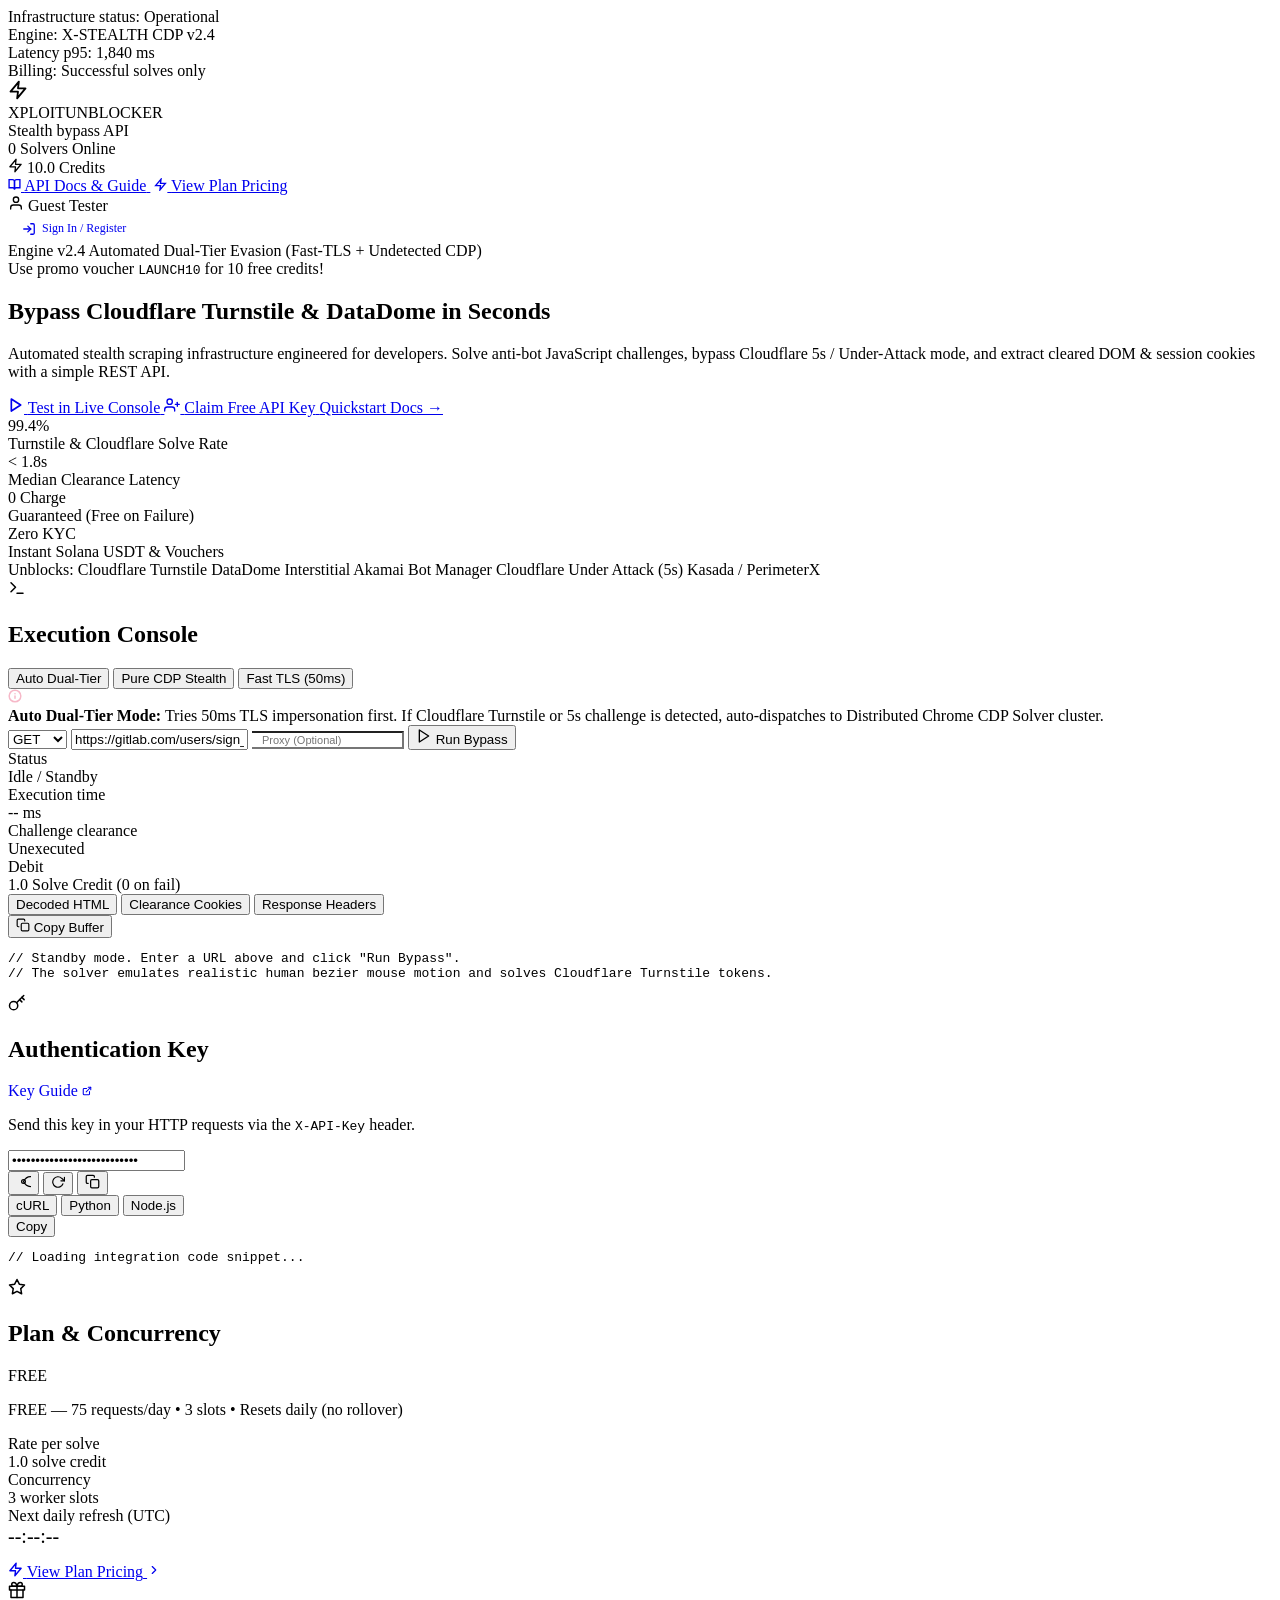
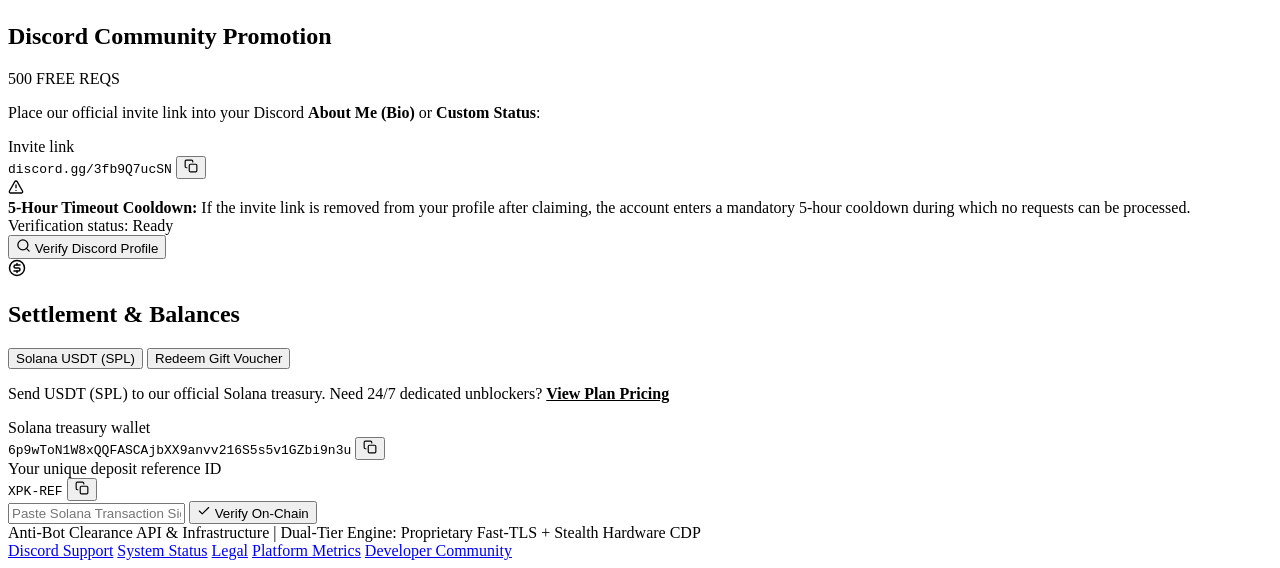
==== public/index.html @ 35f12066 "feat: add multi-res pixel art PNG & ICO favicons matching brand emblem (replaces generic white circl" ====
<!DOCTYPE html>
<html lang="en">
<head>
    <meta charset="UTF-8">
    <meta name="viewport" content="width=device-width, initial-scale=1.0">
    <title>⚡ Xploit Unblocker — Developer Console & Stealth Scraper API</title>
    <meta name="description" content="High-concurrency anti-bot bypass infrastructure. Automated Cloudflare Turnstile, DataDome, and Akamai bypass with CDP emulation.">
    <link rel="icon" type="image/png" sizes="32x32" href="/static/favicon-32x32.png">
    <link rel="icon" type="image/png" sizes="16x16" href="/static/favicon-16x16.png">
    <link rel="shortcut icon" href="/favicon.ico">
    <link rel="apple-touch-icon" sizes="180x180" href="/static/apple-touch-icon.png">

    <!-- Discord & Social Media Embeds (OpenGraph) -->
    <meta property="og:type" content="website">
    <meta property="og:site_name" content="Xploit Unblocker">
    <meta property="og:title" content="⚡ Xploit Unblocker — Anti-Bot Clearance API & Stealth Scraper">
    <meta property="og:description" content="Bypass Cloudflare Turnstile, DataDome & 5s challenge in seconds. 75 free requests refreshed daily. Successful solves only.">
    <meta property="og:url" content="https://xploithubcapctha.up.railway.app">
    <meta property="og:image" content="https://xploithubcapctha.up.railway.app/static/og-banner.jpg">
    <meta property="og:image:width" content="1200">
    <meta property="og:image:height" content="675">
    <meta name="theme-color" content="#ec4899">

    <!-- Twitter / Discord Large Card -->
    <meta name="twitter:card" content="summary_large_image">
    <meta name="twitter:title" content="⚡ Xploit Unblocker — Anti-Bot Clearance API">
    <meta name="twitter:description" content="Bypass Cloudflare Turnstile & DataDome in seconds. Dual-tier Fast-TLS + Stealth Hardware CDP.">
    <meta name="twitter:image" content="https://xploithubcapctha.up.railway.app/static/og-banner.jpg">

    <link rel="stylesheet" href="/static/style.css">
    <link rel="preconnect" href="https://fonts.googleapis.com">
    <link rel="preconnect" href="https://fonts.gstatic.com" crossorigin>
    <link href="https://fonts.googleapis.com/css2?family=Figtree:wght@400;500;600;700&family=JetBrains+Mono:wght@400;500;600;700&family=Pixelify+Sans:wght@500;600;700&display=swap" rel="stylesheet">
    <link rel="stylesheet" href="/static/fx.css">
</head>
<body>
    <!-- Top System Telemetry Bar -->
    <div class="system-bar">
        <div class="system-container">
            <div class="sys-item">
                <span class="pulse-indicator"></span>
                <span class="sys-label">Infrastructure status:</span>
                <span class="sys-val" id="sys-status-text">Operational</span>
            </div>
            <div class="sys-item hide-mobile">
                <span class="sys-label">Engine:</span>
                <span class="sys-val">X-STEALTH CDP v2.4</span>
            </div>
            <div class="sys-item hide-mobile">
                <span class="sys-label">Latency p95:</span>
                <span class="sys-val" id="telemetry-latency">1,840 ms</span>
            </div>
            <div class="sys-item">
                <span class="sys-label">Billing:</span>
                <span class="sys-val text-accent">Successful solves only</span>
            </div>
        </div>
    </div>

    <!-- Navigation Header -->
    <header class="navbar">
        <div class="nav-container">
            <div class="nav-brand">
                <div class="brand-icon">
                    <svg width="20" height="20" viewBox="0 0 24 24" fill="none" stroke="currentColor" stroke-width="2.2" stroke-linecap="round" stroke-linejoin="round">
                        <polygon points="13 2 3 14 12 14 11 22 21 10 12 10 13 2"></polygon>
                    </svg>
                </div>
                <div class="brand-meta">
                    <div class="brand-name">XPLOIT<span class="brand-highlight">UNBLOCKER</span></div>
                    <div class="brand-subtitle">Stealth bypass API</div>
                </div>
            </div>

            <div class="nav-controls">
                <div class="stat-pill" id="fleet-status-pill" title="Distributed Edge Solver cluster status">
                    <span class="fleet-dot" id="fleet-dot"></span>
                    <span class="stat-val" id="fleet-count">0</span>
                    <span class="stat-lbl" id="fleet-label">Solvers Online</span>
                </div>

                <div class="stat-pill" title="Available API execution credits">
                    <svg width="15" height="15" viewBox="0 0 24 24" fill="none" stroke="currentColor" stroke-width="2" stroke-linecap="round" stroke-linejoin="round">
                        <polygon points="13 2 3 14 12 14 11 22 21 10 12 10 13 2"></polygon>
                    </svg>
                    <span class="stat-val" id="nav-credits">10.0</span>
                    <span class="stat-lbl">Credits</span>
                </div>

                <a href="/guide/" class="nav-link-glow" style="margin-right: 4px;">
                    <svg width="13" height="13" viewBox="0 0 24 24" fill="none" stroke="currentColor" stroke-width="2.5"><path d="M2 3h6a4 4 0 0 1 4 4v14a3 3 0 0 0-3-3H2z"></path><path d="M22 3h-6a4 4 0 0 0-4 4v14a3 3 0 0 1 3-3h7z"></path></svg>
                    <span>API Docs &amp; Guide</span>
                </a>

                <a href="/plans/" class="nav-link-glow">
                    <svg width="13" height="13" viewBox="0 0 24 24" fill="none" stroke="currentColor" stroke-width="2.5"><polygon points="13 2 3 14 12 14 11 22 21 10 12 10 13 2"></polygon></svg>
                    <span>View Plan Pricing</span>
                </a>

                <div class="user-control" id="user-control-block">
                    <div class="user-profile-badge" id="user-badge-wrap">
                        <svg width="16" height="16" viewBox="0 0 24 24" fill="none" stroke="currentColor" stroke-width="2" stroke-linecap="round" stroke-linejoin="round">
                            <path d="M20 21v-2a4 4 0 0 0-4-4H8a4 4 0 0 0-4 4v2"></path>
                            <circle cx="12" cy="7" r="4"></circle>
                        </svg>
                        <span id="nav-username">Guest Tester</span>
                    </div>

                    <a href="/login" class="btn-primary" id="btn-auth-action" style="padding: 6px 14px; text-decoration: none; font-size: 12px; display: inline-flex; align-items: center; gap: 6px;">
                        <svg width="14" height="14" viewBox="0 0 24 24" fill="none" stroke="currentColor" stroke-width="2.2" stroke-linecap="round" stroke-linejoin="round">
                            <path d="M15 3h4a2 2 0 0 1 2 2v14a2 2 0 0 1-2 2h-4"></path>
                            <polyline points="10 17 15 12 10 7"></polyline>
                            <line x1="15" y1="12" x2="3" y2="12"></line>
                        </svg>
                        <span id="btn-auth-text">Sign In / Register</span>
                    </a>
                </div>
            </div>
        </div>
    </header>

    <!-- Main Workspace -->
    <main class="page-container">

        <!-- High-Conversion Hero Section -->
        <section class="section-hero">
            <div class="hero-top-row">
                <div class="hero-chip glow-cyan">
                    <span class="chip-accent">Engine v2.4</span>
                    <span>Automated Dual-Tier Evasion (Fast-TLS + Undetected CDP)</span>
                </div>
                <div class="hero-promo-badge">
                    <span>Use promo voucher <code class="promo-code-pill">LAUNCH10</code> for 10 free credits!</span>
                </div>
            </div>

            <h1 class="hero-heading">
                Bypass <span class="text-gradient-cyan">Cloudflare Turnstile</span> &amp; <span class="text-gradient-green">DataDome</span> in Seconds
            </h1>
            <p class="hero-lead">
                Automated stealth scraping infrastructure engineered for developers. Solve anti-bot JavaScript challenges, bypass Cloudflare 5s / Under-Attack mode, and extract cleared DOM &amp; session cookies with a simple REST API.
            </p>

            <!-- Conversion Action CTAs -->
            <div class="hero-cta-group">
                <a href="#playground-panel" class="btn-hero-primary" onclick="document.querySelector('.panel-playground').scrollIntoView({behavior:'smooth'}); return false;">
                    <svg width="16" height="16" viewBox="0 0 24 24" fill="none" stroke="currentColor" stroke-width="2.5" stroke-linecap="round" stroke-linejoin="round">
                        <polygon points="5 3 19 12 5 21 5 3"></polygon>
                    </svg>
                    <span>Test in Live Console</span>
                </a>
                <a href="/login" class="btn-hero-secondary" id="btn-hero-claim">
                    <svg width="16" height="16" viewBox="0 0 24 24" fill="none" stroke="currentColor" stroke-width="2" stroke-linecap="round" stroke-linejoin="round">
                        <path d="M16 21v-2a4 4 0 0 0-4-4H5a4 4 0 0 0-4 4v2"></path>
                        <circle cx="8.5" cy="7" r="4"></circle>
                        <line x1="20" y1="8" x2="20" y2="14"></line>
                        <line x1="23" y1="11" x2="17" y2="11"></line>
                    </svg>
                    <span>Claim Free API Key</span>
                </a>
                <a href="/guide/" class="btn-hero-ghost">
                    <span>Quickstart Docs →</span>
                </a>
            </div>

            <!-- Platform Performance Metrics Bar -->
            <div class="hero-metrics-bar">
                <div class="hero-metric-item">
                    <div class="metric-num text-cyan">99.4%</div>
                    <div class="metric-desc">Turnstile &amp; Cloudflare Solve Rate</div>
                </div>
                <div class="metric-divider"></div>
                <div class="hero-metric-item">
                    <div class="metric-num text-green">&lt; 1.8s</div>
                    <div class="metric-desc">Median Clearance Latency</div>
                </div>
                <div class="metric-divider"></div>
                <div class="hero-metric-item">
                    <div class="metric-num text-amber">0 Charge</div>
                    <div class="metric-desc">Guaranteed (Free on Failure)</div>
                </div>
                <div class="metric-divider"></div>
                <div class="hero-metric-item">
                    <div class="metric-num text-purple">Zero KYC</div>
                    <div class="metric-desc">Instant Solana USDT &amp; Vouchers</div>
                </div>
            </div>

            <!-- Anti-Bot Target Badges -->
            <div class="target-defense-row">
                <span class="defense-label">Unblocks:</span>
                <span class="defense-tag"><span class="dot-green"></span>Cloudflare Turnstile</span>
                <span class="defense-tag"><span class="dot-green"></span>DataDome Interstitial</span>
                <span class="defense-tag"><span class="dot-green"></span>Akamai Bot Manager</span>
                <span class="defense-tag"><span class="dot-green"></span>Cloudflare Under Attack (5s)</span>
                <span class="defense-tag"><span class="dot-green"></span>Kasada / PerimeterX</span>
            </div>
        </section>

        <!-- Primary Layout Grid -->
        <div class="grid-layout">

            <!-- LEFT MAIN: Interactive Execution Console -->
            <div class="panel panel-playground">
                <div class="panel-header">
                    <div class="panel-title-wrap">
                        <svg class="panel-icon" width="18" height="18" viewBox="0 0 24 24" fill="none" stroke="currentColor" stroke-width="2" stroke-linecap="round" stroke-linejoin="round">
                            <polyline points="4 17 10 11 4 5"></polyline>
                            <line x1="12" y1="19" x2="20" y2="19"></line>
                        </svg>
                        <h2>Execution Console</h2>
                    </div>

                    <div class="segmented-control" role="group" aria-label="Engine Mode">
                        <button class="seg-btn active" data-mode="auto" onclick="setMode('auto')">Auto Dual-Tier</button>
                        <button class="seg-btn" data-mode="stealth" onclick="setMode('stealth')">Pure CDP Stealth</button>
                        <button class="seg-btn" data-mode="fast" onclick="setMode('fast')">Fast TLS (50ms)</button>
                    </div>
                </div>

                <!-- Mode Explanation Banner -->
                <div class="mode-info-banner" id="mode-info-banner">
                    <div class="mode-info-icon">
                        <svg width="14" height="14" viewBox="0 0 24 24" fill="none" stroke="#f6b8c8" stroke-width="2.5" stroke-linecap="round" stroke-linejoin="round">
                            <circle cx="12" cy="12" r="10"></circle>
                            <line x1="12" y1="16" x2="12" y2="12"></line>
                            <line x1="12" y1="8" x2="12.01" y2="8"></line>
                        </svg>
                    </div>
                    <div class="mode-info-text" id="mode-info-desc">
                        <strong>Auto Dual-Tier Mode:</strong> Tries 50ms TLS impersonation first. If Cloudflare Turnstile or 5s challenge is detected, auto-dispatches to Distributed Chrome CDP Solver cluster.
                    </div>
                </div>
                <!-- Input Row -->
                <div class="command-bar">
                    <select id="target-method" class="method-selector" title="HTTP Method" onchange="updateSnippetDisplay()">
                        <option value="GET">GET</option>
                        <option value="POST">POST</option>
                        <option value="PUT">PUT</option>
                    </select>
                    <input type="url" id="target-url" value="https://gitlab.com/users/sign_in" placeholder="https://example.com/login" spellcheck="false" autocomplete="off" oninput="updateSnippetDisplay()">
                    <input type="text" id="target-proxy" placeholder="Proxy (Optional)" spellcheck="false" autocomplete="off" style="max-width: 175px; border-left: 1px solid var(--border-subtle); padding-left: 10px; font-size: 11px;" oninput="updateSnippetDisplay()">
                    <button class="btn-primary" id="btn-run" onclick="executeScrape()">
                        <svg class="btn-svg" width="16" height="16" viewBox="0 0 24 24" fill="none" stroke="currentColor" stroke-width="2" stroke-linecap="round" stroke-linejoin="round">
                            <polygon points="5 3 19 12 5 21 5 3"></polygon>
                        </svg>
                        <span id="btn-run-text">Run Bypass</span>
                    </button>
                </div>

                <!-- Metrics Strip -->
                <div class="telemetry-strip">
                    <div class="telemetry-cell">
                        <div class="cell-label">Status</div>
                        <div class="cell-val text-muted" id="metric-status">Idle / Standby</div>
                    </div>
                    <div class="telemetry-cell">
                        <div class="cell-label">Execution time</div>
                        <div class="cell-val" id="metric-latency">-- ms</div>
                    </div>
                    <div class="telemetry-cell">
                        <div class="cell-label">Challenge clearance</div>
                        <div class="cell-val" id="metric-bypass">Unexecuted</div>
                    </div>
                    <div class="telemetry-cell">
                        <div class="cell-label">Debit</div>
                        <div class="cell-val text-accent">1.0 Solve Credit (0 on fail)</div>
                    </div>
                </div>

                <!-- Output Terminal View -->
                <div class="terminal-container">
                    <div class="terminal-tabbar">
                        <div class="terminal-tabs">
                            <button class="tab-item active" onclick="switchTab('html')">Decoded HTML</button>
                            <button class="tab-item" onclick="switchTab('cookies')">Clearance Cookies</button>
                            <button class="tab-item" onclick="switchTab('headers')">Response Headers</button>
                        </div>
                        <div class="terminal-actions" style="display: flex; gap: 8px;">
                            <button class="btn-copy-terminal" id="btn-export-netscape" onclick="exportNetscapeCookies()" title="Download Netscape formatted cookies.txt for curl, wget, yt-dlp, Playwright" style="display: none;">
                                <svg width="14" height="14" viewBox="0 0 24 24" fill="none" stroke="currentColor" stroke-width="2" stroke-linecap="round" stroke-linejoin="round">
                                    <path d="M21 15v4a2 2 0 0 1-2 2H5a2 2 0 0 1-2-2v-4"></path>
                                    <polyline points="7 10 12 15 17 10"></polyline>
                                    <line x1="12" y1="15" x2="12" y2="3"></line>
                                </svg>
                                <span>Export Netscape .txt</span>
                            </button>
                            <button class="btn-copy-terminal" onclick="copyConsoleOutput()" title="Copy active tab output">
                                <svg width="14" height="14" viewBox="0 0 24 24" fill="none" stroke="currentColor" stroke-width="2" stroke-linecap="round" stroke-linejoin="round">
                                    <rect x="9" y="9" width="13" height="13" rx="2" ry="2"></rect>
                                    <path d="M5 15H4a2 2 0 0 1-2-2V4a2 2 0 0 1 2-2h9a2 2 0 0 1 2 2v1"></path>
                                </svg>
                                <span>Copy Buffer</span>
                            </button>
                        </div>
                    </div>

                    <div class="terminal-screen">
                        <pre id="console-output"><code>// Standby mode. Enter a URL above and click "Run Bypass".
// The solver emulates realistic human bezier mouse motion and solves Cloudflare Turnstile tokens.</code></pre>
                    </div>
                </div>
            </div>

            <!-- RIGHT STACK: API Key, Discord Promo, Solana Billing -->
            <div class="side-column">

                <!-- PANEL 1: API Key & Multi-Language Quickstart -->
                <div class="panel">
                    <div class="panel-header">
                        <div class="panel-title-wrap">
                            <svg class="panel-icon" width="18" height="18" viewBox="0 0 24 24" fill="none" stroke="currentColor" stroke-width="2" stroke-linecap="round" stroke-linejoin="round">
                                <circle cx="7.5" cy="15.5" r="5.5"></circle>
                                <path d="m21 2-9.6 9.6"></path>
                                <path d="m15.5 7.5 3 3"></path>
                                <path d="m18.5 4.5 3 3"></path>
                            </svg>
                            <h2>Authentication Key</h2>
                        </div>
                        <a href="/developer/api-key/guide" target="_blank" class="status-badge-accent" style="text-decoration: none; display: inline-flex; align-items: center; gap: 4px;" title="Open Developer API Key & Billing Guide">
                            <span>Key Guide</span>
                            <svg width="10" height="10" viewBox="0 0 24 24" fill="none" stroke="currentColor" stroke-width="2.5" stroke-linecap="round" stroke-linejoin="round"><path d="M18 13v6a2 2 0 0 1-2 2H5a2 2 0 0 1-2-2V8a2 2 0 0 1 2-2h6"></path><polyline points="15 3 21 3 21 9"></polyline><line x1="10" y1="14" x2="21" y2="3"></line></svg>
                        </a>
                    </div>

                    <p class="panel-caption" id="api-key-caption">Send this key in your HTTP requests via the <code>X-API-Key</code> header.</p>

                    <div class="field-box" id="api-key-box">
                        <input type="password" id="api-key-val" value="xpk_fetching_credentials..." readonly>
                        <div class="field-actions" id="api-key-actions">
                            <button class="field-btn" onclick="toggleApiKeyVisibility()" id="btn-toggle-key" title="Toggle visibility">
                                <svg id="svg-eye" width="15" height="15" viewBox="0 0 24 24" fill="none" stroke="currentColor" stroke-width="2" stroke-linecap="round" stroke-linejoin="round">
                                    <path d="M12 12s4-8 11-8 11 8 11 8-4 8-11 8-11-8-11-8z"></path>
                                    <circle cx="12" cy="12" r="3"></circle>
                                </svg>
                            </button>
                            <button class="field-btn" onclick="regenerateApiKey()" id="btn-regen-key" title="Generate new secret API key">
                                <svg width="14" height="14" viewBox="0 0 24 24" fill="none" stroke="currentColor" stroke-width="2" stroke-linecap="round" stroke-linejoin="round">
                                    <polyline points="23 4 23 10 17 10"></polyline>
                                    <path d="M20.49 15a9 9 0 1 1-2.12-9.36L23 10"></path>
                                </svg>
                            </button>
                            <button class="field-btn" onclick="copyApiKey()" id="btn-copy-key" title="Copy key">
                                <svg width="15" height="15" viewBox="0 0 24 24" fill="none" stroke="currentColor" stroke-width="2" stroke-linecap="round" stroke-linejoin="round">
                                    <rect x="9" y="9" width="13" height="13" rx="2" ry="2"></rect>
                                    <path d="M5 15H4a2 2 0 0 1-2-2V4a2 2 0 0 1 2-2h9a2 2 0 0 1 2 2v1"></path>
                                </svg>
                            </button>
                        </div>
                    </div>

                    <!-- Guest Key Lock Banner (shown only to guests) -->
                    <div id="guest-key-banner" class="notice-box notice-warning" style="display: none; margin-top: 10px; margin-bottom: 12px;">
                        <svg class="notice-icon" width="16" height="16" viewBox="0 0 24 24" fill="none" stroke="currentColor" stroke-width="2" stroke-linecap="round" stroke-linejoin="round">
                            <rect x="3" y="11" width="18" height="11" rx="2" ry="2"></rect>
                            <path d="M7 11V7a5 5 0 0 1 10 0v4"></path>
                        </svg>
                        <div class="notice-text">
                            <strong>Guest Testing Mode:</strong> API Key is hidden for guests. You can test bypasses directly in this web console. To reveal your personal API key for cURL / Python automation and topup credits, please create an account.
                            <a href="/register" class="btn-primary" style="display: flex; align-items: center; justify-content: center; width: 100%; margin-top: 8px; text-decoration: none; padding: 7px; font-size: 11px;">Register to Unlock API Key</a>
                        </div>
                    </div>


                    <div class="code-snippet-box">
                        <div class="code-snippet-head">
                            <div class="snippet-lang-tabs">
                                <button class="snippet-lang-btn active" data-lang="curl" onclick="setSnippetLang('curl')">cURL</button>
                                <button class="snippet-lang-btn" data-lang="python" onclick="setSnippetLang('python')">Python</button>
                                <button class="snippet-lang-btn" data-lang="node" onclick="setSnippetLang('node')">Node.js</button>
                            </div>
                            <button class="code-copy-btn" onclick="copySnippetCode()">Copy</button>
                        </div>
                        <pre><code id="snippet-code-display">// Loading integration code snippet...</code></pre>
                    </div>
                </div>

                <!-- PANEL: Tier & Daily Credit System -->
                <div class="panel">
                    <div class="panel-header">
                        <div class="panel-title-wrap">
                            <svg class="panel-icon" width="18" height="18" viewBox="0 0 24 24" fill="none" stroke="currentColor" stroke-width="2" stroke-linecap="round" stroke-linejoin="round">
                                <path d="M12 2l3.09 6.26L22 9.27l-5 4.87 1.18 6.88L12 17.77l-6.18 3.25L7 14.14 2 9.27l6.91-1.01L12 2z"></path>
                            </svg>
                            <h2>Plan &amp; Concurrency</h2>
                        </div>
                        <div style="display:flex; align-items:center; gap:8px;">
                            <span id="tier-badge" class="tier-badge tier-free">FREE</span>
                        </div>
                    </div>

                    <p id="tier-label" class="panel-caption">FREE — 75 requests/day • 3 slots • Resets daily (no rollover)</p>

                    <div class="tier-stat-grid">
                        <div class="tier-stat-cell">
                            <div class="tier-stat-label">Rate per solve</div>
                            <div class="tier-stat-val" id="cost-per-req">1.0 solve credit</div>
                        </div>
                        <div class="tier-stat-cell">
                            <div class="tier-stat-label">Concurrency</div>
                            <div class="tier-stat-val" id="daily-info">3 worker slots</div>
                        </div>
                        <div class="tier-stat-cell" style="grid-column: 1 / -1;">
                            <div class="tier-stat-label">Next daily refresh (UTC)</div>
                            <div class="tier-stat-val" style="font-size:20px; font-family: var(--font-mono); color: var(--text-accent);" id="reset-timer">--:--:--</div>
                        </div>
                    </div>

                    <div style="margin-top: 14px;">
                        <a href="/plans/" class="btn-plans-cta">
                            <svg width="15" height="15" viewBox="0 0 24 24" fill="none" stroke="currentColor" stroke-width="2.2" stroke-linecap="round" stroke-linejoin="round">
                                <polygon points="13 2 3 14 12 14 11 22 21 10 12 10 13 2"></polygon>
                            </svg>
                            <span>View Plan Pricing</span>
                            <svg width="14" height="14" viewBox="0 0 24 24" fill="none" stroke="currentColor" stroke-width="2" stroke-linecap="round" stroke-linejoin="round">
                                <polyline points="9 18 15 12 9 6"></polyline>
                            </svg>
                        </a>
                    </div>
                </div>

                <!-- PANEL 2: Discord Promo Engine -->
                <div class="panel">
                    <div class="panel-header">
                        <div class="panel-title-wrap">

                            <svg class="panel-icon" width="18" height="18" viewBox="0 0 24 24" fill="none" stroke="currentColor" stroke-width="2" stroke-linecap="round" stroke-linejoin="round">
                                <polyline points="20 12 20 22 4 22 4 12"></polyline>
                                <rect x="2" y="7" width="20" height="5"></rect>
                                <line x1="12" y1="22" x2="12" y2="7"></line>
                                <path d="M12 7H7.5a2.5 2.5 0 0 1 0-5C11 2 12 7 12 7z"></path>
                                <path d="M12 7h4.5a2.5 2.5 0 0 0 0-5C13 2 12 7 12 7z"></path>
                            </svg>
                            <h2>Discord Community Promotion</h2>
                        </div>
                        <span class="status-badge-accent">500 FREE REQS</span>
                    </div>

                    <p class="panel-caption">
                        Place our official invite link into your Discord <strong>About Me (Bio)</strong> or <strong>Custom Status</strong>:
                    </p>

                    <div class="info-block">
                        <div class="info-label">Invite link</div>
                        <div class="info-content-row">
                            <code id="promo-link-text">discord.gg/3fb9Q7ucSN</code>
                            <button class="field-btn" onclick="copyPromoLink()" title="Copy link">
                                <svg width="14" height="14" viewBox="0 0 24 24" fill="none" stroke="currentColor" stroke-width="2" stroke-linecap="round" stroke-linejoin="round">
                                    <rect x="9" y="9" width="13" height="13" rx="2" ry="2"></rect>
                                    <path d="M5 15H4a2 2 0 0 1-2-2V4a2 2 0 0 1 2-2h9a2 2 0 0 1 2 2v1"></path>
                                </svg>
                            </button>
                        </div>
                    </div>

                    <div class="notice-box notice-warning">
                        <svg class="notice-icon" width="16" height="16" viewBox="0 0 24 24" fill="none" stroke="currentColor" stroke-width="2" stroke-linecap="round" stroke-linejoin="round">
                            <path d="m21.73 18-8-14a2 2 0 0 0-3.48 0l-8 14A2 2 0 0 0 4 21h16a2 2 0 0 0 1.73-3Z"></path>
                            <line x1="12" y1="9" x2="12" y2="13"></line>
                            <line x1="12" y1="17" x2="12.01" y2="17"></line>
                        </svg>
                        <div class="notice-text">
                            <strong>5-Hour Timeout Cooldown:</strong> If the invite link is removed from your profile after claiming, the account enters a mandatory 5-hour cooldown during which no requests can be processed.
                        </div>
                    </div>

                    <div id="promo-status-msg" class="promo-status-line">Verification status: Ready</div>

                    <button class="btn-secondary" id="btn-verify-promo" onclick="verifyPromo()">
                        <svg width="15" height="15" viewBox="0 0 24 24" fill="none" stroke="currentColor" stroke-width="2" stroke-linecap="round" stroke-linejoin="round">
                            <circle cx="11" cy="11" r="8"></circle>
                            <line x1="21" y1="21" x2="16.65" y2="16.65"></line>
                        </svg>
                        <span id="btn-promo-text">Verify Discord Profile</span>
                    </button>
                </div>

                <!-- PANEL 3: Solana Treasury Settlement & Vouchers -->
                <div class="panel">
                    <div class="panel-header">
                        <div class="panel-title-wrap">
                            <svg class="panel-icon" width="18" height="18" viewBox="0 0 24 24" fill="none" stroke="currentColor" stroke-width="2" stroke-linecap="round" stroke-linejoin="round">
                                <circle cx="12" cy="12" r="10"></circle>
                                <path d="M16 8h-6a2 2 0 1 0 0 4h4a2 2 0 1 1 0 4H8"></path>
                                <path d="M12 6v2m0 8v2"></path>
                            </svg>
                            <h2>Settlement & Balances</h2>
                        </div>
                    </div>

                    <!-- Tabs for Solana vs Voucher -->
                    <div class="sub-tab-bar">
                        <button class="sub-tab active" id="tab-solana" onclick="toggleDepositTab('solana')">Solana USDT (SPL)</button>
                        <button class="sub-tab" id="tab-voucher" onclick="toggleDepositTab('voucher')">Redeem Gift Voucher</button>
                    </div>

                    <!-- SOLANA TAB VIEW -->
                    <div id="deposit-view-solana">
                        <p class="panel-caption">Send USDT (SPL) to our official Solana treasury. Need 24/7 dedicated unblockers? <a href="/plans/" style="color:var(--text-accent); font-weight:600; text-decoration:underline;">View Plan Pricing</a></p>

                        <div class="info-block">
                            <div class="info-label">Solana treasury wallet</div>
                            <div class="info-content-row">
                                <code id="solana-wallet-val">6p9wToN1W8xQQFASCAjbXX9anvv216S5s5v1GZbi9n3u</code>
                                <button class="field-btn" onclick="copySolanaWallet()" title="Copy wallet address">
                                    <svg width="14" height="14" viewBox="0 0 24 24" fill="none" stroke="currentColor" stroke-width="2" stroke-linecap="round" stroke-linejoin="round">
                                        <rect x="9" y="9" width="13" height="13" rx="2" ry="2"></rect>
                                        <path d="M5 15H4a2 2 0 0 1-2-2V4a2 2 0 0 1 2-2h9a2 2 0 0 1 2 2v1"></path>
                                    </svg>
                                </button>
                            </div>
                        </div>

                        <div class="info-block">
                            <div class="info-label">Your unique deposit reference ID</div>
                            <div class="info-content-row">
                                <code id="user-deposit-ref" class="text-accent">XPK-REF</code>
                                <button class="field-btn" onclick="copyDepositRef()" title="Copy reference memo">
                                    <svg width="14" height="14" viewBox="0 0 24 24" fill="none" stroke="currentColor" stroke-width="2" stroke-linecap="round" stroke-linejoin="round">
                                        <rect x="9" y="9" width="13" height="13" rx="2" ry="2"></rect>
                                        <path d="M5 15H4a2 2 0 0 1-2-2V4a2 2 0 0 1 2-2h9a2 2 0 0 1 2 2v1"></path>
                                    </svg>
                                </button>
                            </div>
                        </div>

                        <div class="tx-input-group">
                            <input type="text" id="tx-hash-input" placeholder="Paste Solana Transaction Signature (TX Hash)..." spellcheck="false" autocomplete="off">
                            <button class="btn-secondary" onclick="verifyDeposit()">
                                <svg width="14" height="14" viewBox="0 0 24 24" fill="none" stroke="currentColor" stroke-width="2" stroke-linecap="round" stroke-linejoin="round">
                                    <polyline points="20 6 9 17 4 12"></polyline>
                                </svg>
                                <span>Verify On-Chain</span>
                            </button>
                        </div>
                    </div>

                    <!-- VOUCHER TAB VIEW -->
                    <div id="deposit-view-voucher" style="display: none;">
                        <p class="panel-caption">Redeem a gift code or promotional voucher provided by administrators or boosters:</p>
                        
                        <div class="tx-input-group">
                            <input type="text" id="voucher-code-input" placeholder="e.g. XPK-WELCOME-1000" spellcheck="false" autocomplete="off">
                            <button class="btn-secondary" onclick="redeemVoucherCode()">
                                <svg width="14" height="14" viewBox="0 0 24 24" fill="none" stroke="currentColor" stroke-width="2" stroke-linecap="round" stroke-linejoin="round">
                                    <polyline points="20 6 9 17 4 12"></polyline>
                                </svg>
                                <span>Claim Code</span>
                            </button>
                        </div>
                    </div>

                    <div id="deposit-msg" class="deposit-result-area"></div>
                </div>

            </div>
        </div>
    </main>

    <!-- Global Toast Alert Container -->
    <div id="toast-container" class="toast-container" aria-live="polite"></div>

    <!-- Application Footer -->
    <footer class="app-footer">
        <div class="footer-container">
            <div class="footer-left">
                <span>Anti-Bot Clearance API &amp; Infrastructure</span>
                <span class="footer-divider">|</span>
                <span>Dual-Tier Engine: Proprietary Fast-TLS + Stealth Hardware CDP</span>
            </div>
            <div class="footer-links">
                <a href="https://discord.gg/3fb9Q7ucSN" target="_blank" rel="noopener">Discord Support</a>
                <a href="/status">System Status</a> <a href="/legal">Legal</a>
                <a href="/api/analytics/metrics" target="_blank">Platform Metrics</a>
                <a href="https://discord.gg/3fb9Q7ucSN" target="_blank" rel="noopener">Developer Community</a>
            </div>
        </div>
    </footer>

    <script src="/static/app.js"></script>
    <script src="/static/fx.js" defer></script>
</body>
</html>
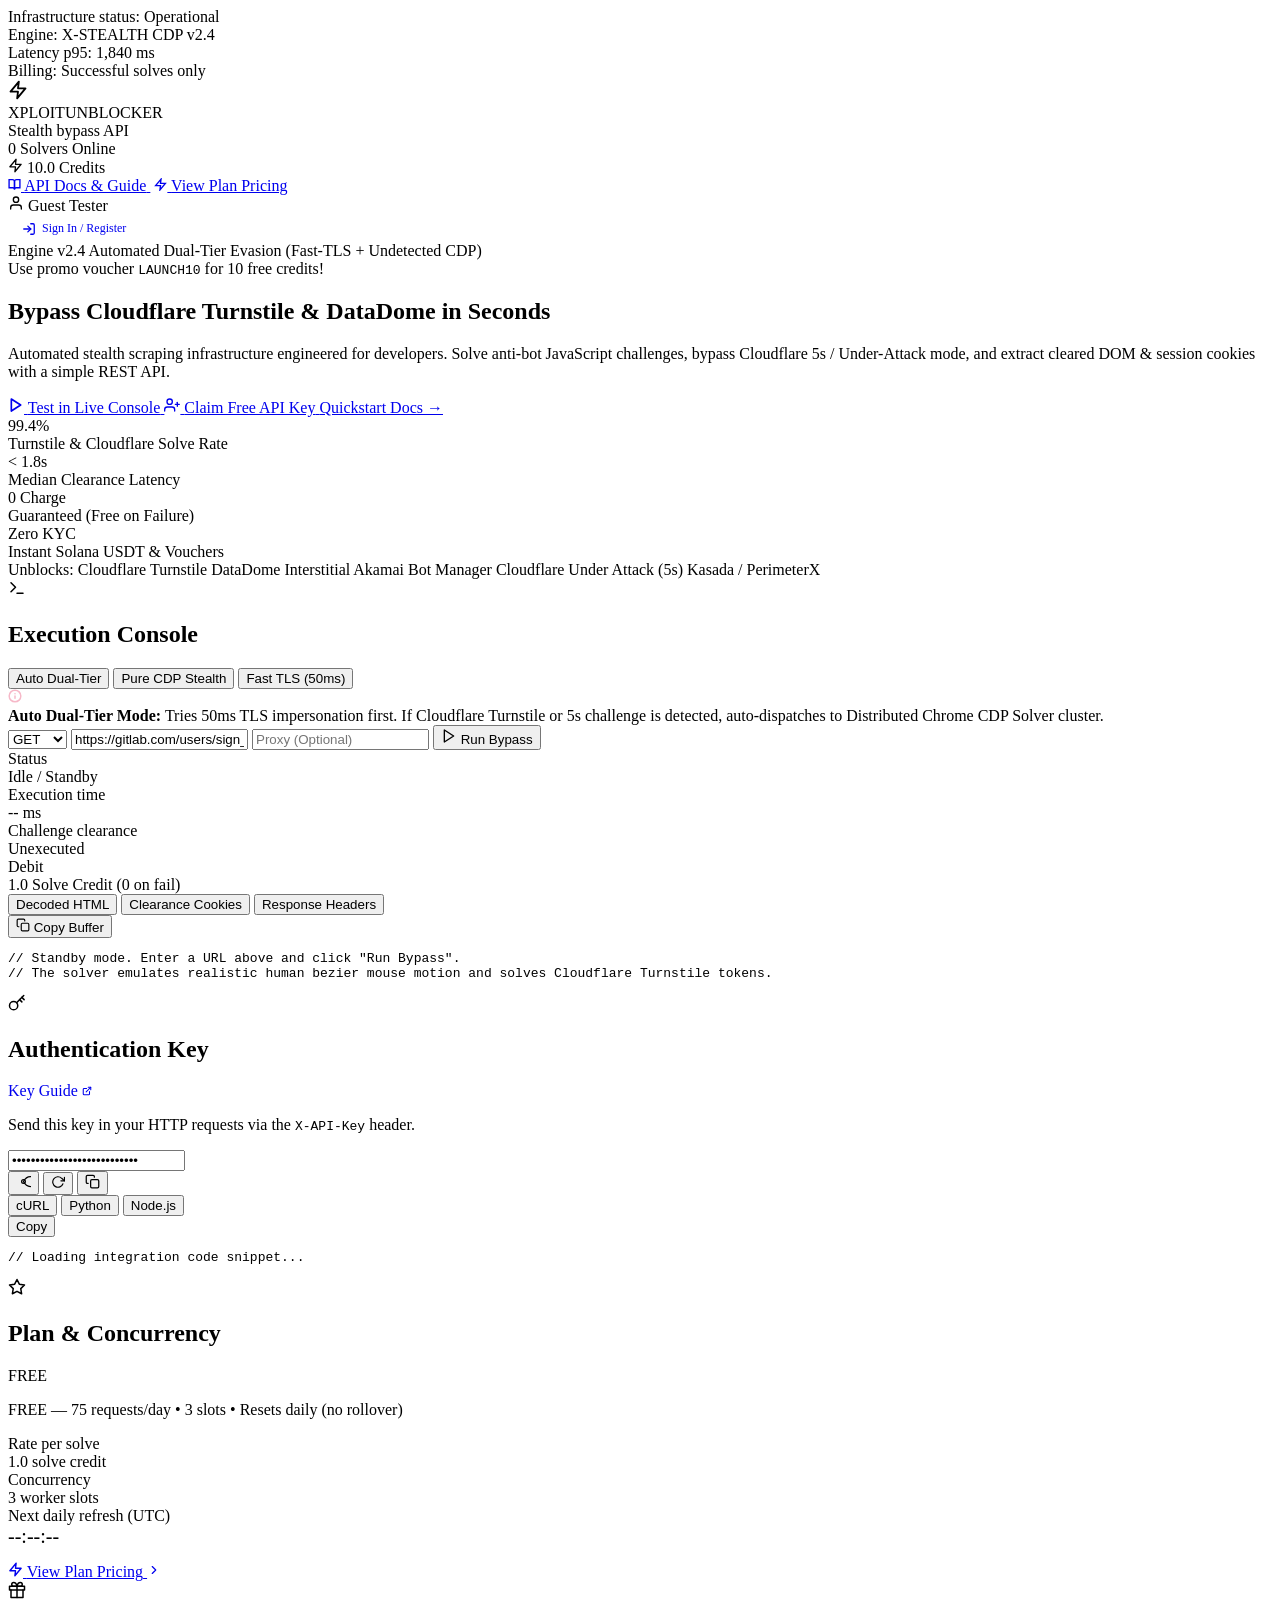
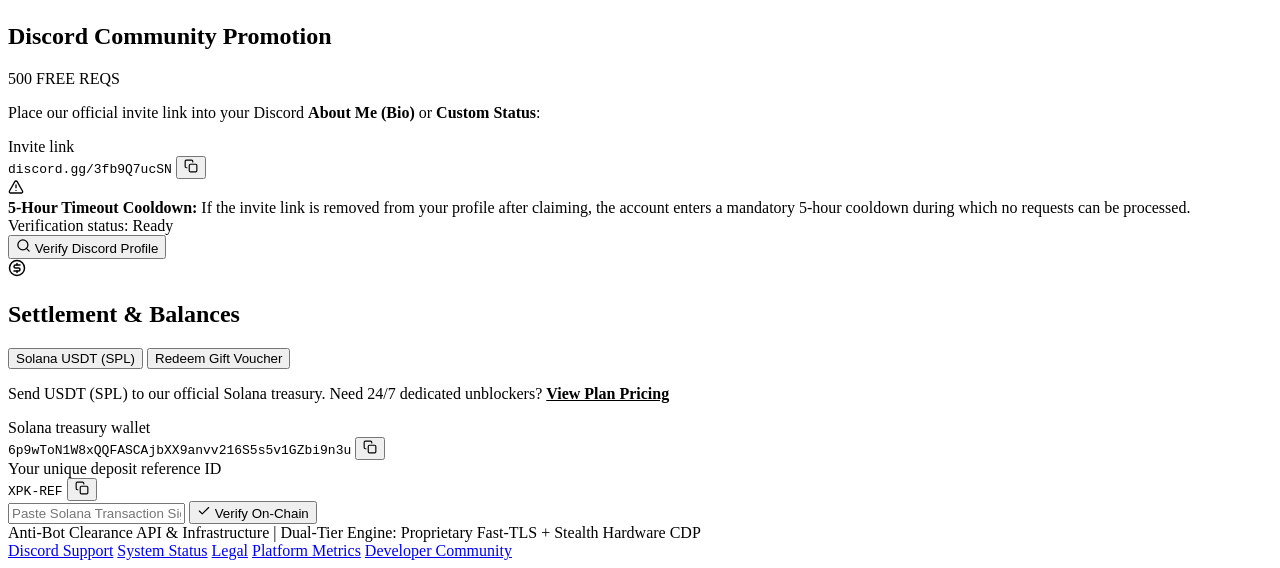
==== commit cb73128f: "fix(mobile): resolve mobile UI layout overflow and responsive alignment - html & body: add overflow-" ====
--- a/public/index.html
+++ b/public/index.html
@@ -34,7 +34,60 @@
     <link rel="stylesheet" href="/static/fx.css">
 </head>
 <body>
-    <!-- Top System Telemetry Bar -->
+    <!-- ── Announcement Banner (non-intrusive, auto-polls /api/announcements/latest) ── -->
+    <div id="ann-banner" style="
+        display: none;
+        position: fixed; top: 0; left: 0; right: 0; z-index: 9999;
+        background: linear-gradient(90deg, #0c4a6e 0%, #083344 100%);
+        border-bottom: 1px solid rgba(56,189,248,0.35);
+        padding: 9px 20px;
+        font-family: var(--font-mono, monospace);
+        font-size: 13px;
+        color: #bae6fd;
+        display: none;
+        align-items: center;
+        gap: 12px;
+        animation: annSlideDown 0.35s ease;
+    ">
+        <span style="font-size:16px;">📢</span>
+        <span id="ann-banner-title" style="font-weight:700; color:#fff; white-space:nowrap;"></span>
+        <span style="color:rgba(186,230,253,0.5);">·</span>
+        <span id="ann-banner-msg" style="overflow:hidden; text-overflow:ellipsis; white-space:nowrap; flex:1;"></span>
+        <span id="ann-banner-ver" style="background:rgba(56,189,248,0.15);border:1px solid rgba(56,189,248,0.35);border-radius:4px;padding:1px 6px;font-size:11px;color:#7dd3fc;"></span>
+        <button onclick="document.getElementById('ann-banner').style.display='none'" style="
+            background:transparent; border:none; color:#7dd3fc; font-size:18px;
+            cursor:pointer; padding:0 4px; line-height:1; margin-left:8px;
+        ">×</button>
+    </div>
+    <style>@keyframes annSlideDown{from{transform:translateY(-100%)}to{transform:translateY(0)}}</style>
+    <script>
+    (function() {
+        var lastAnnId = null;
+        function checkAnnouncement() {
+            fetch('/api/announcements/latest')
+                .then(r => r.json())
+                .then(j => {
+                    var a = j.announcement;
+                    if (a && a.id && a.id !== lastAnnId) {
+                        lastAnnId = a.id;
+                        document.getElementById('ann-banner-title').textContent = a.title || '';
+                        document.getElementById('ann-banner-msg').textContent   = a.message || '';
+                        var ver = document.getElementById('ann-banner-ver');
+                        ver.textContent = a.version ? 'v' + a.version : '';
+                        ver.style.display = a.version ? 'inline' : 'none';
+                        var banner = document.getElementById('ann-banner');
+                        banner.style.display = 'flex';
+                        // push page content down by banner height
+                        var h = banner.offsetHeight;
+                        document.body.style.paddingTop = h + 'px';
+                    }
+                }).catch(function(){});
+        }
+        checkAnnouncement();
+        setInterval(checkAnnouncement, 60000); // re-check every 60s
+    })();
+    </script>
+    <!-- ── Top System Telemetry Bar -->
     <div class="system-bar">
         <div class="system-container">
             <div class="sys-item">
@@ -239,7 +292,7 @@
                         <option value="PUT">PUT</option>
                     </select>
                     <input type="url" id="target-url" value="https://gitlab.com/users/sign_in" placeholder="https://example.com/login" spellcheck="false" autocomplete="off" oninput="updateSnippetDisplay()">
-                    <input type="text" id="target-proxy" placeholder="Proxy (Optional)" spellcheck="false" autocomplete="off" style="max-width: 175px; border-left: 1px solid var(--border-subtle); padding-left: 10px; font-size: 11px;" oninput="updateSnippetDisplay()">
+                    <input type="text" id="target-proxy" class="proxy-input" placeholder="Proxy (Optional)" spellcheck="false" autocomplete="off" oninput="updateSnippetDisplay()">
                     <button class="btn-primary" id="btn-run" onclick="executeScrape()">
                         <svg class="btn-svg" width="16" height="16" viewBox="0 0 24 24" fill="none" stroke="currentColor" stroke-width="2" stroke-linecap="round" stroke-linejoin="round">
                             <polygon points="5 3 19 12 5 21 5 3"></polygon>
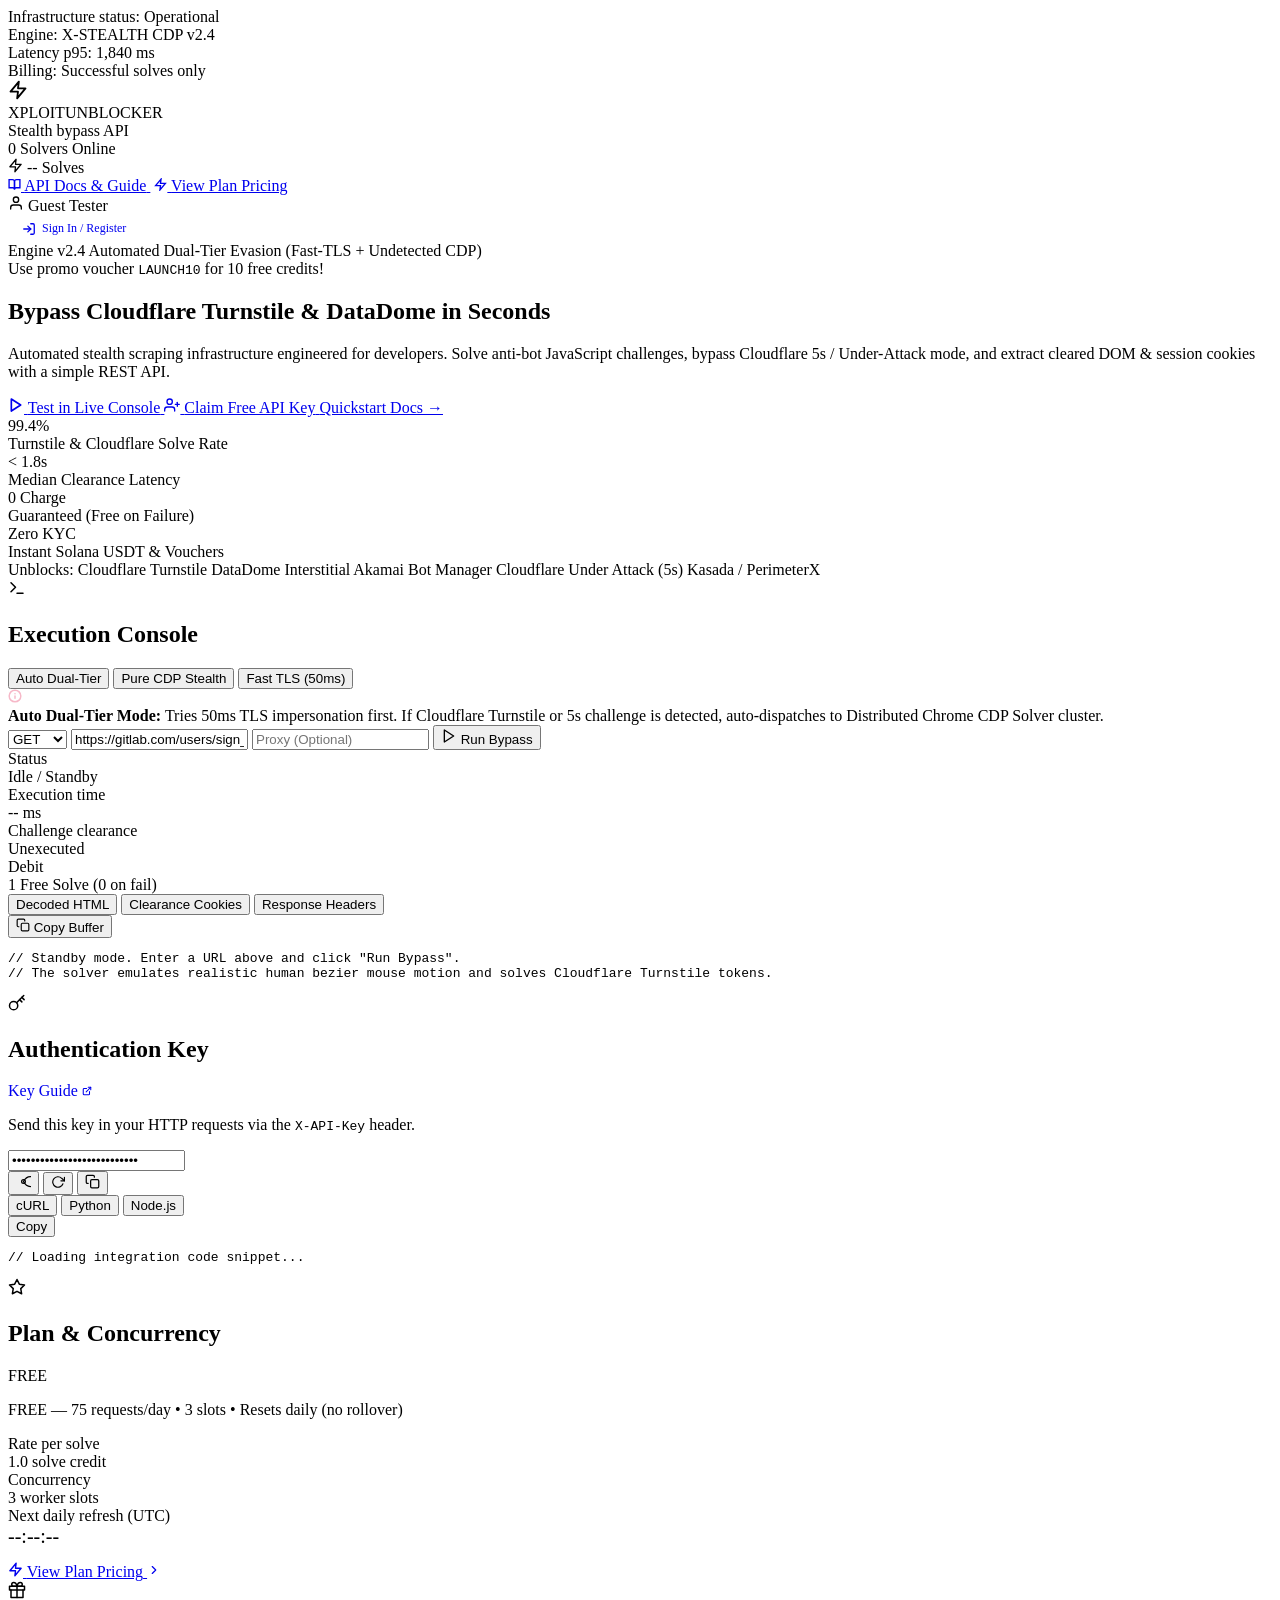
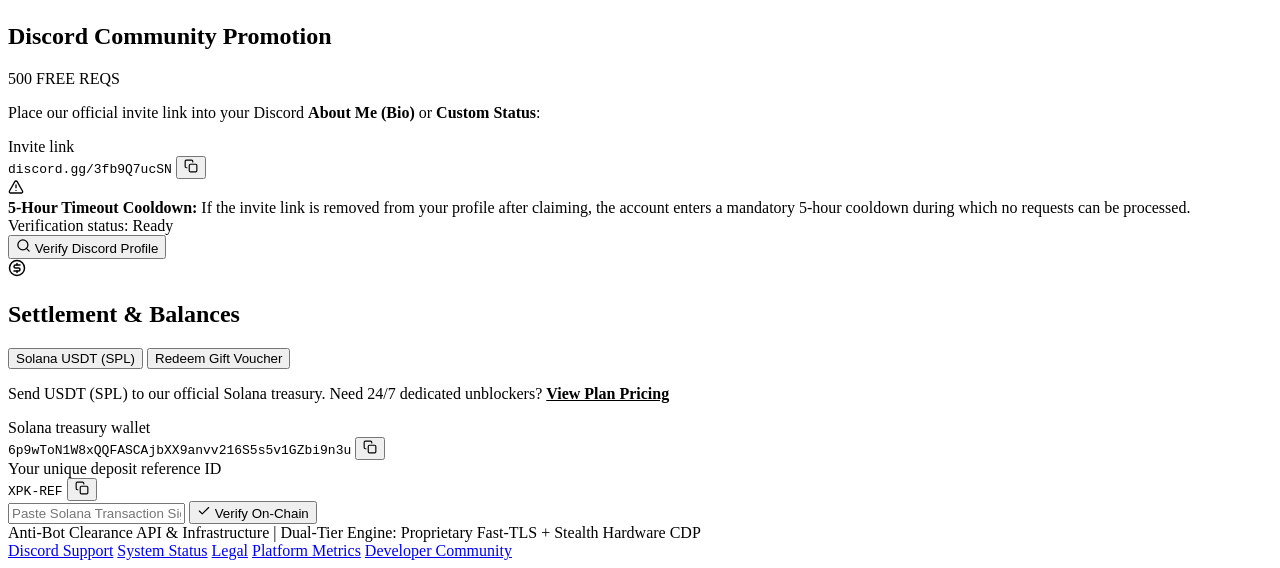
==== commit 8388aba1: "feat(ui): dynamic per-plan debit rate telemetry and solve unit clarity" ====
--- a/public/index.html
+++ b/public/index.html
@@ -132,12 +132,12 @@
                     <span class="stat-lbl" id="fleet-label">Solvers Online</span>
                 </div>
 
-                <div class="stat-pill" title="Available API execution credits">
+                <div class="stat-pill" title="Available Solves Remaining (1 solve = 1 request)">
                     <svg width="15" height="15" viewBox="0 0 24 24" fill="none" stroke="currentColor" stroke-width="2" stroke-linecap="round" stroke-linejoin="round">
                         <polygon points="13 2 3 14 12 14 11 22 21 10 12 10 13 2"></polygon>
                     </svg>
-                    <span class="stat-val" id="nav-credits">10.0</span>
-                    <span class="stat-lbl">Credits</span>
+                    <span class="stat-val" id="nav-credits">--</span>
+                    <span class="stat-lbl">Solves</span>
                 </div>
 
                 <a href="/guide/" class="nav-link-glow" style="margin-right: 4px;">
@@ -317,7 +317,7 @@
                     </div>
                     <div class="telemetry-cell">
                         <div class="cell-label">Debit</div>
-                        <div class="cell-val text-accent">1.0 Solve Credit (0 on fail)</div>
+                        <div class="cell-val text-accent" id="metric-debit">1 Free Solve (0 on fail)</div>
                     </div>
                 </div>
 
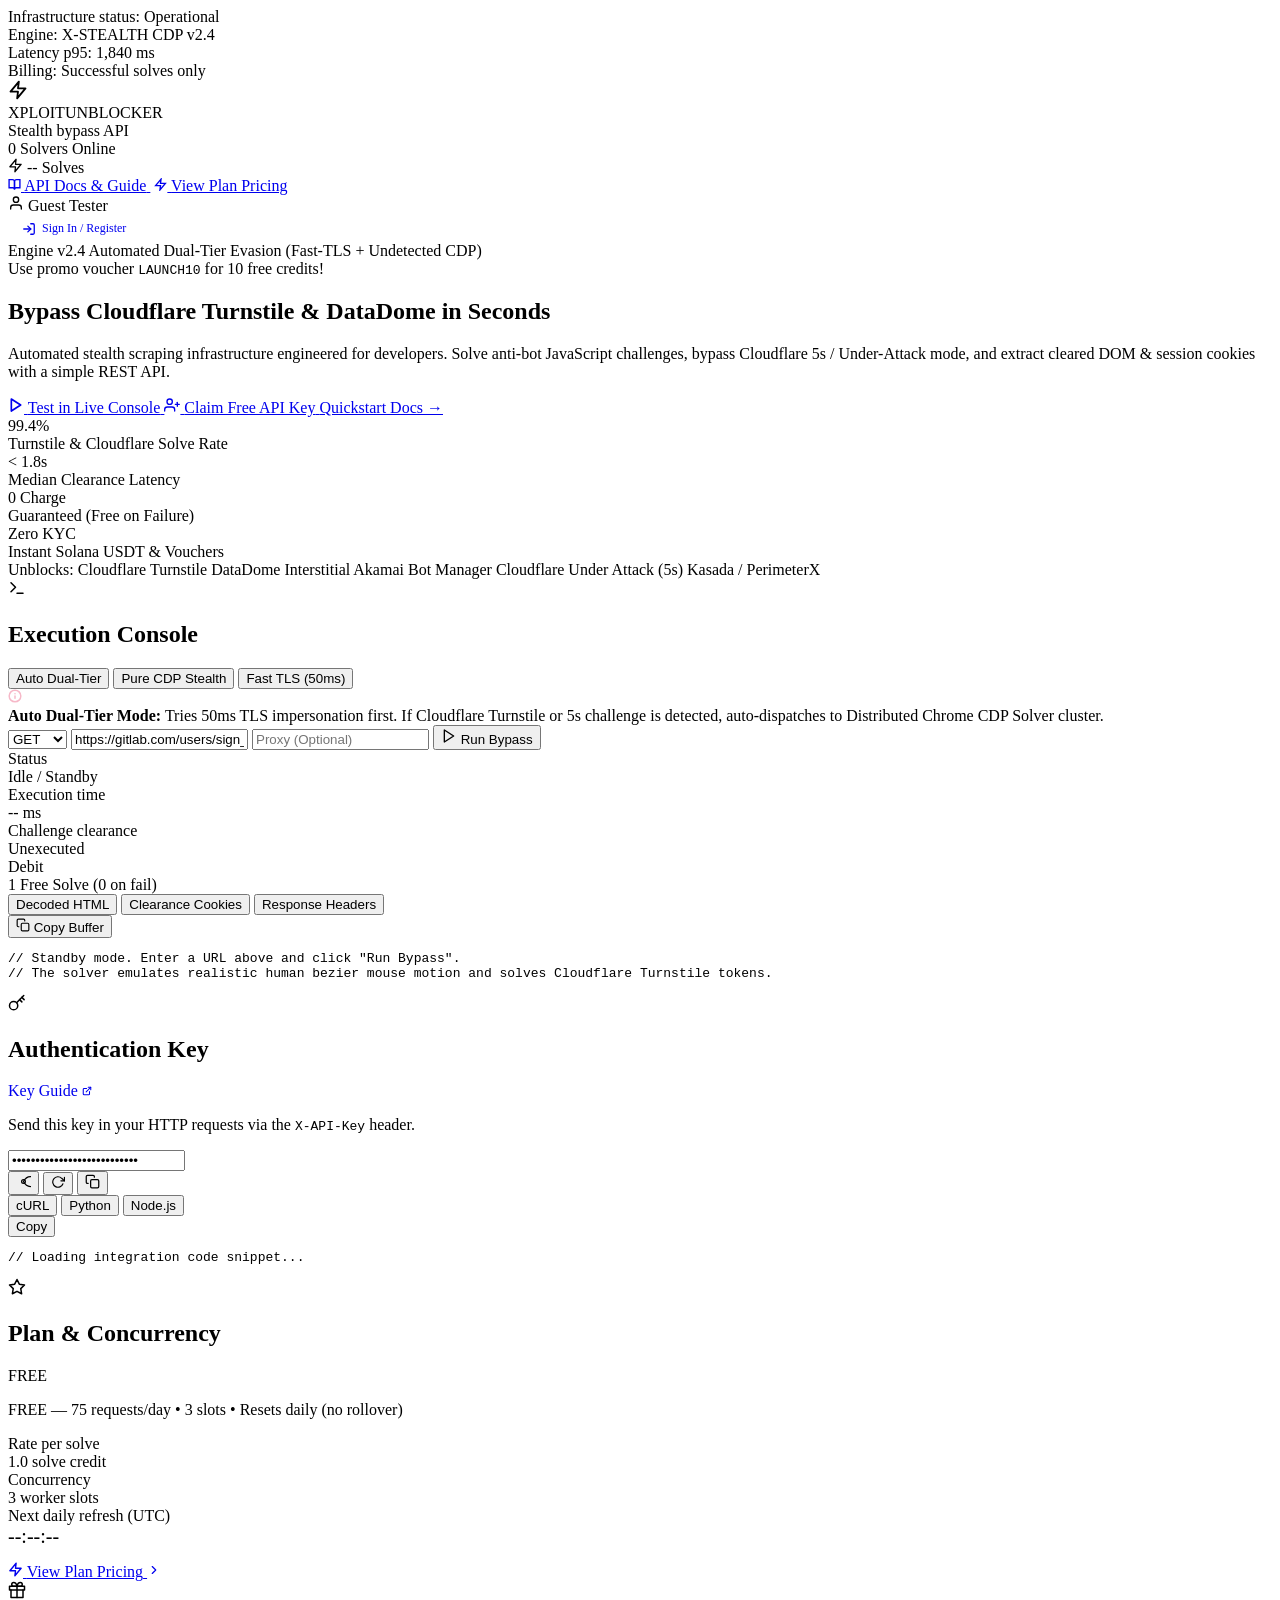
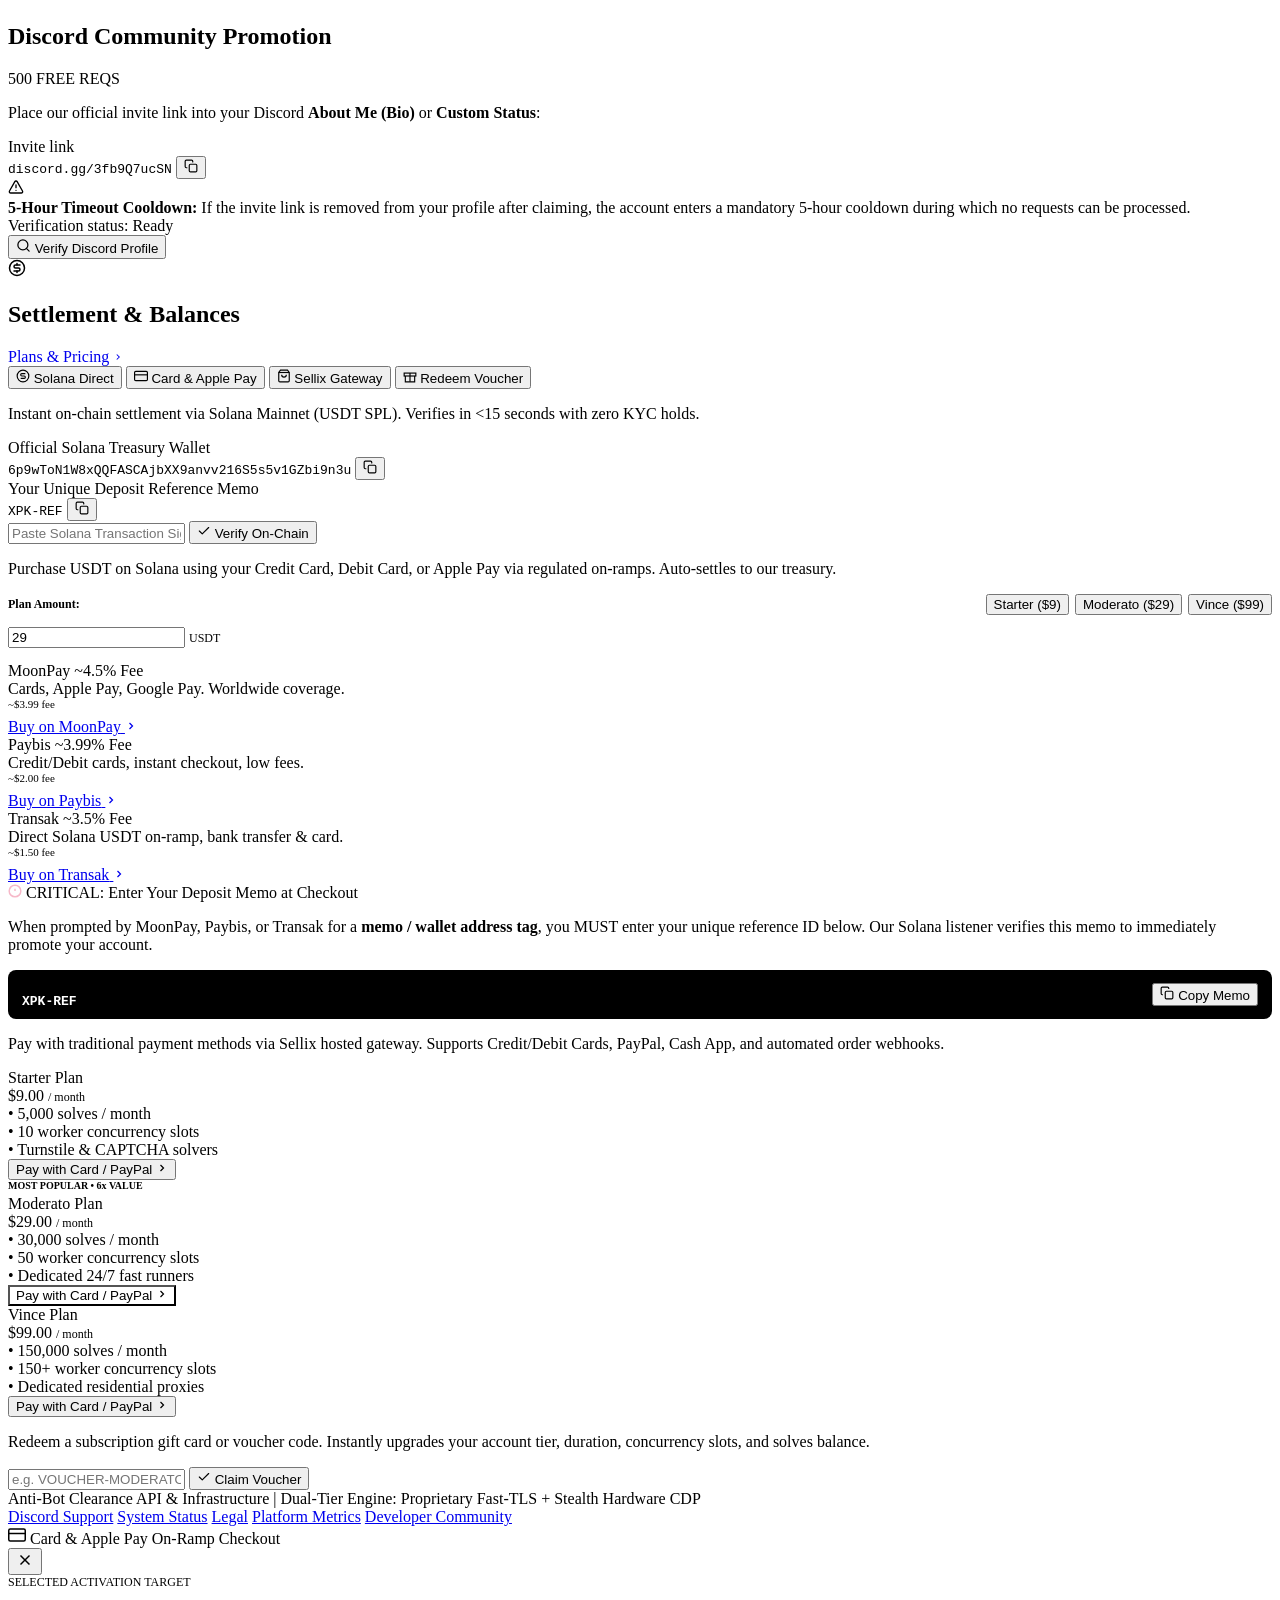
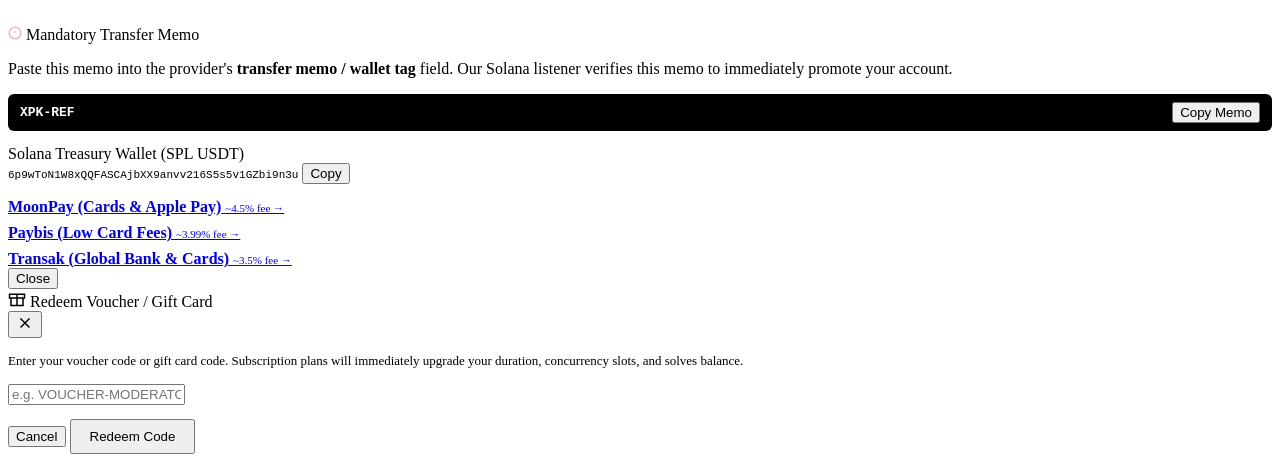
==== commit 9c7622a2: "feat(payments): unified 4-tab checkout, Sellix HMAC webhooks, on-ramp memo settlement, and dark sove" ====
--- a/public/index.html
+++ b/public/index.html
@@ -439,6 +439,7 @@
                         </div>
                         <div style="display:flex; align-items:center; gap:8px;">
                             <span id="tier-badge" class="tier-badge tier-free">FREE</span>
+                            <span id="tier-expiry" class="badge-pill badge-green" style="display:none; font-size:11px;">Valid until: --</span>
                         </div>
                     </div>
 
@@ -528,7 +529,7 @@
                     </button>
                 </div>
 
-                <!-- PANEL 3: Solana Treasury Settlement & Vouchers -->
+                <!-- PANEL 3: Unified 4-Tab Sovereign Silk Settlement & Payments -->
                 <div class="panel">
                     <div class="panel-header">
                         <div class="panel-title-wrap">
@@ -539,20 +540,38 @@
                             </svg>
                             <h2>Settlement & Balances</h2>
                         </div>
-                    </div>
-
-                    <!-- Tabs for Solana vs Voucher -->
-                    <div class="sub-tab-bar">
-                        <button class="sub-tab active" id="tab-solana" onclick="toggleDepositTab('solana')">Solana USDT (SPL)</button>
-                        <button class="sub-tab" id="tab-voucher" onclick="toggleDepositTab('voucher')">Redeem Gift Voucher</button>
-                    </div>
-
-                    <!-- SOLANA TAB VIEW -->
-                    <div id="deposit-view-solana">
-                        <p class="panel-caption">Send USDT (SPL) to our official Solana treasury. Need 24/7 dedicated unblockers? <a href="/plans/" style="color:var(--text-accent); font-weight:600; text-decoration:underline;">View Plan Pricing</a></p>
+                        <a href="/plans/" class="status-badge-accent" style="text-decoration: none; display: inline-flex; align-items: center; gap: 4px;" title="View all plans and enterprise pricing">
+                            <span>Plans &amp; Pricing</span>
+                            <svg width="10" height="10" viewBox="0 0 24 24" fill="none" stroke="currentColor" stroke-width="2.5"><polyline points="9 18 15 12 9 6"></polyline></svg>
+                        </a>
+                    </div>
+
+                    <!-- 4-Tab Symmetrical Payment Selector -->
+                    <div class="payment-tabs-bar">
+                        <button class="payment-tab-btn active" id="tab-solana" onclick="switchDashboardPaymentTab('solana')" title="Solana SPL USDT Transfer">
+                            <svg width="14" height="14" viewBox="0 0 24 24" fill="none" stroke="currentColor" stroke-width="2"><circle cx="12" cy="12" r="10"></circle><path d="M16 8h-6a2 2 0 1 0 0 4h4a2 2 0 1 1 0 4H8"></path></svg>
+                            <span>Solana Direct</span>
+                        </button>
+                        <button class="payment-tab-btn" id="tab-onramp" onclick="switchDashboardPaymentTab('onramp')" title="Credit/Debit Card & Apple Pay On-Ramp">
+                            <svg width="14" height="14" viewBox="0 0 24 24" fill="none" stroke="currentColor" stroke-width="2"><rect x="1" y="4" width="22" height="16" rx="2" ry="2"></rect><line x1="1" y1="10" x2="23" y2="10"></line></svg>
+                            <span>Card &amp; Apple Pay</span>
+                        </button>
+                        <button class="payment-tab-btn" id="tab-sellix" onclick="switchDashboardPaymentTab('sellix')" title="Sellix Hosted Gateway with Card & PayPal">
+                            <svg width="14" height="14" viewBox="0 0 24 24" fill="none" stroke="currentColor" stroke-width="2"><path d="M6 2L3 6v14a2 2 0 0 0 2 2h14a2 2 0 0 0 2-2V6l-3-4z"></path><line x1="3" y1="6" x2="21" y2="6"></line><path d="M16 10a4 4 0 0 1-8 0"></path></svg>
+                            <span>Sellix Gateway</span>
+                        </button>
+                        <button class="payment-tab-btn" id="tab-voucher" onclick="switchDashboardPaymentTab('voucher')" title="Redeem Gift Voucher or Promotional Code">
+                            <svg width="14" height="14" viewBox="0 0 24 24" fill="none" stroke="currentColor" stroke-width="2"><polyline points="20 12 20 22 4 22 4 12"></polyline><rect x="2" y="7" width="20" height="5"></rect><line x1="12" y1="22" x2="12" y2="7"></line></svg>
+                            <span>Redeem Voucher</span>
+                        </button>
+                    </div>
+
+                    <!-- TAB 1: SOLANA DIRECT VIEW -->
+                    <div id="deposit-view-solana" class="payment-view-pane active">
+                        <p class="panel-caption">Instant on-chain settlement via Solana Mainnet (USDT SPL). Verifies in &lt;15 seconds with zero KYC holds.</p>
 
                         <div class="info-block">
-                            <div class="info-label">Solana treasury wallet</div>
+                            <div class="info-label">Official Solana Treasury Wallet</div>
                             <div class="info-content-row">
                                 <code id="solana-wallet-val">6p9wToN1W8xQQFASCAjbXX9anvv216S5s5v1GZbi9n3u</code>
                                 <button class="field-btn" onclick="copySolanaWallet()" title="Copy wallet address">
@@ -565,7 +584,7 @@
                         </div>
 
                         <div class="info-block">
-                            <div class="info-label">Your unique deposit reference ID</div>
+                            <div class="info-label">Your Unique Deposit Reference Memo</div>
                             <div class="info-content-row">
                                 <code id="user-deposit-ref" class="text-accent">XPK-REF</code>
                                 <button class="field-btn" onclick="copyDepositRef()" title="Copy reference memo">
@@ -588,22 +607,179 @@
                         </div>
                     </div>
 
-                    <!-- VOUCHER TAB VIEW -->
-                    <div id="deposit-view-voucher" style="display: none;">
-                        <p class="panel-caption">Redeem a gift code or promotional voucher provided by administrators or boosters:</p>
-                        
+                    <!-- TAB 2: CREDIT / DEBIT CARD & APPLE PAY (ON-RAMP) VIEW -->
+                    <div id="deposit-view-onramp" class="payment-view-pane">
+                        <p class="panel-caption">Purchase USDT on Solana using your Credit Card, Debit Card, or Apple Pay via regulated on-ramps. Auto-settles to our treasury.</p>
+
+                        <!-- Amount Preset Selector -->
+                        <div style="display:flex; align-items:center; justify-content:space-between; margin-bottom:12px; gap:8px; flex-wrap:wrap;">
+                            <span style="font-size:12px; color:var(--text-secondary); font-weight:600;">Plan Amount:</span>
+                            <div style="display:flex; gap:6px; flex-wrap:wrap;">
+                                <button type="button" class="field-btn" onclick="document.getElementById('onramp-amount-input').value=9; updateOnRampCalculation(9);">Starter ($9)</button>
+                                <button type="button" class="field-btn" onclick="document.getElementById('onramp-amount-input').value=29; updateOnRampCalculation(29);">Moderato ($29)</button>
+                                <button type="button" class="field-btn" onclick="document.getElementById('onramp-amount-input').value=99; updateOnRampCalculation(99);">Vince ($99)</button>
+                            </div>
+                        </div>
+
+                        <div class="field-box" style="margin-bottom:14px;">
+                            <input type="number" id="onramp-amount-input" value="29" min="5" step="1" oninput="updateOnRampCalculation(this.value)" placeholder="USDT Amount">
+                            <span style="font-size:12px; color:var(--text-muted); font-family:var(--font-mono); padding-right:10px;">USDT</span>
+                        </div>
+
+                        <!-- Provider Cards Grid -->
+                        <div class="onramp-providers-grid">
+                            <div class="onramp-provider-card">
+                                <div>
+                                    <div class="onramp-provider-head">
+                                        <span class="onramp-provider-name">MoonPay</span>
+                                        <span class="onramp-provider-fee">~4.5% Fee</span>
+                                    </div>
+                                    <div class="onramp-provider-desc">Cards, Apple Pay, Google Pay. Worldwide coverage.</div>
+                                </div>
+                                <div>
+                                    <div id="fee-est-moonpay" style="font-size:11px; color:var(--text-muted); font-family:var(--font-mono); margin-bottom:8px;">~$3.99 fee</div>
+                                    <a id="btn-launch-moonpay" href="#" target="_blank" rel="noopener noreferrer" class="onramp-launch-btn" style="width:100%;">
+                                        <span>Buy on MoonPay</span>
+                                        <svg width="12" height="12" viewBox="0 0 24 24" fill="none" stroke="currentColor" stroke-width="2.5"><polyline points="9 18 15 12 9 6"></polyline></svg>
+                                    </a>
+                                </div>
+                            </div>
+
+                            <div class="onramp-provider-card">
+                                <div>
+                                    <div class="onramp-provider-head">
+                                        <span class="onramp-provider-name">Paybis</span>
+                                        <span class="onramp-provider-fee">~3.99% Fee</span>
+                                    </div>
+                                    <div class="onramp-provider-desc">Credit/Debit cards, instant checkout, low fees.</div>
+                                </div>
+                                <div>
+                                    <div id="fee-est-paybis" style="font-size:11px; color:var(--text-muted); font-family:var(--font-mono); margin-bottom:8px;">~$2.00 fee</div>
+                                    <a id="btn-launch-paybis" href="#" target="_blank" rel="noopener noreferrer" class="onramp-launch-btn" style="width:100%;">
+                                        <span>Buy on Paybis</span>
+                                        <svg width="12" height="12" viewBox="0 0 24 24" fill="none" stroke="currentColor" stroke-width="2.5"><polyline points="9 18 15 12 9 6"></polyline></svg>
+                                    </a>
+                                </div>
+                            </div>
+
+                            <div class="onramp-provider-card">
+                                <div>
+                                    <div class="onramp-provider-head">
+                                        <span class="onramp-provider-name">Transak</span>
+                                        <span class="onramp-provider-fee">~3.5% Fee</span>
+                                    </div>
+                                    <div class="onramp-provider-desc">Direct Solana USDT on-ramp, bank transfer &amp; card.</div>
+                                </div>
+                                <div>
+                                    <div id="fee-est-transak" style="font-size:11px; color:var(--text-muted); font-family:var(--font-mono); margin-bottom:8px;">~$1.50 fee</div>
+                                    <a id="btn-launch-transak" href="#" target="_blank" rel="noopener noreferrer" class="onramp-launch-btn" style="width:100%;">
+                                        <span>Buy on Transak</span>
+                                        <svg width="12" height="12" viewBox="0 0 24 24" fill="none" stroke="currentColor" stroke-width="2.5"><polyline points="9 18 15 12 9 6"></polyline></svg>
+                                    </a>
+                                </div>
+                            </div>
+                        </div>
+
+                        <!-- High-Visibility Memo Warning -->
+                        <div class="memo-callout-box">
+                            <div class="memo-callout-title">
+                                <svg width="14" height="14" viewBox="0 0 24 24" fill="none" stroke="#f6b8c8" stroke-width="2.5"><circle cx="12" cy="12" r="10"></circle><line x1="12" y1="8" x2="12" y2="12"></line><line x1="12" y1="16" x2="12.01" y2="16"></line></svg>
+                                <span>CRITICAL: Enter Your Deposit Memo at Checkout</span>
+                            </div>
+                            <p class="memo-callout-desc">
+                                When prompted by MoonPay, Paybis, or Transak for a <strong>memo / wallet address tag</strong>, you MUST enter your unique reference ID below. Our Solana listener verifies this memo to immediately promote your account.
+                            </p>
+                            <div style="display:flex; align-items:center; justify-content:space-between; background:#000000; padding:10px 14px; border-radius:8px; border:1px solid var(--border-hairline);">
+                                <div>
+                                    <div style="font-size:10px; color:var(--text-muted); font-family:var(--font-mono); text-transform:uppercase;">Required Memo</div>
+                                    <code id="onramp-deposit-ref" style="font-size:13px; font-weight:700; color:#ffffff;">XPK-REF</code>
+                                </div>
+                                <button class="field-btn" onclick="copyDepositRef()" title="Copy Memo">
+                                    <svg width="14" height="14" viewBox="0 0 24 24" fill="none" stroke="currentColor" stroke-width="2"><rect x="9" y="9" width="13" height="13" rx="2" ry="2"></rect><path d="M5 15H4a2 2 0 0 1-2-2V4a2 2 0 0 1 2-2h9a2 2 0 0 1 2 2v1"></path></svg>
+                                    <span>Copy Memo</span>
+                                </button>
+                            </div>
+                        </div>
+                    </div>
+
+                    <!-- TAB 3: SELLIX HOSTED GATEWAY VIEW -->
+                    <div id="deposit-view-sellix" class="payment-view-pane">
+                        <p class="panel-caption">Pay with traditional payment methods via Sellix hosted gateway. Supports Credit/Debit Cards, PayPal, Cash App, and automated order webhooks.</p>
+
+                        <!-- Guest Alert Banner -->
+                        <div id="sellix-guest-warning" style="display:none; margin-bottom:14px; padding:12px 14px; border-radius:8px; background:rgba(255, 224, 168, 0.1); border:1px solid rgba(255, 224, 168, 0.35); font-size:12px; color:var(--text-amber); align-items:center; justify-content:space-between; gap:10px;">
+                            <span>⚠️ <strong>Guest Account:</strong> Please register or sign in first so Sellix webhooks can attach your subscription to your permanent account.</span>
+                            <a href="/login" class="btn-primary" style="padding:4px 10px; font-size:11px; text-decoration:none; white-space:nowrap;">Sign In</a>
+                        </div>
+
+                        <div class="sellix-grid-cards">
+                            <div class="sellix-plan-card">
+                                <div>
+                                    <div class="sellix-plan-name">Starter Plan</div>
+                                    <div class="sellix-plan-price">$9.00 <span style="font-size:12px; font-weight:400; color:var(--text-muted);">/ month</span></div>
+                                    <div class="sellix-plan-features">
+                                        • 5,000 solves / month<br>
+                                        • 10 worker concurrency slots<br>
+                                        • Turnstile &amp; CAPTCHA solvers
+                                    </div>
+                                </div>
+                                <button type="button" class="btn-sellix" onclick="openSellixCheckout('starter', 9)">
+                                    <span>Pay with Card / PayPal</span>
+                                    <svg width="12" height="12" viewBox="0 0 24 24" fill="none" stroke="currentColor" stroke-width="2.5"><polyline points="9 18 15 12 9 6"></polyline></svg>
+                                </button>
+                            </div>
+
+                            <div class="sellix-plan-card" style="border-color: rgba(255, 255, 255, 0.22);">
+                                <div>
+                                    <div style="font-size:10px; color:var(--text-accent); font-weight:700; font-family:var(--font-mono); margin-bottom:4px;">MOST POPULAR • 6x VALUE</div>
+                                    <div class="sellix-plan-name">Moderato Plan</div>
+                                    <div class="sellix-plan-price">$29.00 <span style="font-size:12px; font-weight:400; color:var(--text-muted);">/ month</span></div>
+                                    <div class="sellix-plan-features">
+                                        • 30,000 solves / month<br>
+                                        • 50 worker concurrency slots<br>
+                                        • Dedicated 24/7 fast runners
+                                    </div>
+                                </div>
+                                <button type="button" class="btn-sellix" style="background:#ffffff; color:#000000;" onclick="openSellixCheckout('moderato', 29)">
+                                    <span>Pay with Card / PayPal</span>
+                                    <svg width="12" height="12" viewBox="0 0 24 24" fill="none" stroke="currentColor" stroke-width="2.5"><polyline points="9 18 15 12 9 6"></polyline></svg>
+                                </button>
+                            </div>
+
+                            <div class="sellix-plan-card">
+                                <div>
+                                    <div class="sellix-plan-name">Vince Plan</div>
+                                    <div class="sellix-plan-price">$99.00 <span style="font-size:12px; font-weight:400; color:var(--text-muted);">/ month</span></div>
+                                    <div class="sellix-plan-features">
+                                        • 150,000 solves / month<br>
+                                        • 150+ worker concurrency slots<br>
+                                        • Dedicated residential proxies
+                                    </div>
+                                </div>
+                                <button type="button" class="btn-sellix" onclick="openSellixCheckout('vince', 99)">
+                                    <span>Pay with Card / PayPal</span>
+                                    <svg width="12" height="12" viewBox="0 0 24 24" fill="none" stroke="currentColor" stroke-width="2.5"><polyline points="9 18 15 12 9 6"></polyline></svg>
+                                </button>
+                            </div>
+                        </div>
+                    </div>
+
+                    <!-- TAB 4: REDEEM VOUCHER VIEW -->
+                    <div id="deposit-view-voucher" class="payment-view-pane">
+                        <p class="panel-caption">Redeem a subscription gift card or voucher code. Instantly upgrades your account tier, duration, concurrency slots, and solves balance.</p>
+
                         <div class="tx-input-group">
-                            <input type="text" id="voucher-code-input" placeholder="e.g. XPK-WELCOME-1000" spellcheck="false" autocomplete="off">
-                            <button class="btn-secondary" onclick="redeemVoucherCode()">
+                            <input type="text" id="voucher-code-input" placeholder="e.g. VOUCHER-MODERATO-XXXX" spellcheck="false" autocomplete="off" onkeydown="if(event.key==='Enter') redeemVoucherCode('voucher-code-input', 'deposit-msg');">
+                            <button class="btn-secondary" onclick="redeemVoucherCode('voucher-code-input', 'deposit-msg')">
                                 <svg width="14" height="14" viewBox="0 0 24 24" fill="none" stroke="currentColor" stroke-width="2" stroke-linecap="round" stroke-linejoin="round">
                                     <polyline points="20 6 9 17 4 12"></polyline>
                                 </svg>
-                                <span>Claim Code</span>
+                                <span>Claim Voucher</span>
                             </button>
                         </div>
                     </div>
 
-                    <div id="deposit-msg" class="deposit-result-area"></div>
+                    <div id="deposit-msg" class="voucher-feedback-box"></div>
                 </div>
 
             </div>
@@ -630,6 +806,96 @@
         </div>
     </footer>
 
+    <!-- SOVEREIGN SILK ON-RAMP CHECKOUT MODAL -->
+    <div id="modal-onramp" class="sovereign-modal-backdrop" role="dialog" aria-modal="true" aria-labelledby="onramp-modal-title">
+        <div class="sovereign-modal">
+            <div class="sovereign-modal-header">
+                <div class="sovereign-modal-title" id="onramp-modal-title">
+                    <svg width="18" height="18" viewBox="0 0 24 24" fill="none" stroke="currentColor" stroke-width="2"><rect x="1" y="4" width="22" height="16" rx="2" ry="2"></rect><line x1="1" y1="10" x2="23" y2="10"></line></svg>
+                    <span>Card &amp; Apple Pay On-Ramp Checkout</span>
+                </div>
+                <button type="button" class="sovereign-modal-close" onclick="closeOnRampModal()" aria-label="Close dialog">
+                    <svg width="18" height="18" viewBox="0 0 24 24" fill="none" stroke="currentColor" stroke-width="2"><line x1="18" y1="6" x2="6" y2="18"></line><line x1="6" y1="6" x2="18" y2="18"></line></svg>
+                </button>
+            </div>
+            <div class="sovereign-modal-body">
+                <div style="font-size:12px; color:var(--text-muted); font-family:var(--font-mono); margin-bottom:4px; text-transform:uppercase;">Selected Activation Target</div>
+                <div id="onramp-target-title" style="font-size:16px; font-weight:700; color:#ffffff; margin-bottom:14px;">Moderato ($29/mo)</div>
+
+                <!-- Critical Memo Instruction -->
+                <div class="memo-callout-box" style="margin-bottom:14px;">
+                    <div class="memo-callout-title">
+                        <svg width="14" height="14" viewBox="0 0 24 24" fill="none" stroke="#f6b8c8" stroke-width="2.5"><circle cx="12" cy="12" r="10"></circle><line x1="12" y1="8" x2="12" y2="12"></line><line x1="12" y1="16" x2="12.01" y2="16"></line></svg>
+                        <span>Mandatory Transfer Memo</span>
+                    </div>
+                    <p class="memo-callout-desc">
+                        Paste this memo into the provider's <strong>transfer memo / wallet tag</strong> field. Our Solana listener verifies this memo to immediately promote your account.
+                    </p>
+                    <div style="display:flex; align-items:center; justify-content:space-between; background:#000000; padding:8px 12px; border-radius:6px; border:1px solid var(--border-hairline);">
+                        <code id="modal-onramp-memo" style="font-size:13px; font-weight:700; color:#ffffff;">XPK-REF</code>
+                        <button class="field-btn" onclick="copyDepositRef()">Copy Memo</button>
+                    </div>
+                </div>
+
+                <!-- Operator Wallet -->
+                <div class="info-block" style="margin-bottom:14px;">
+                    <div class="info-label">Solana Treasury Wallet (SPL USDT)</div>
+                    <div class="info-content-row">
+                        <code id="onramp-solana-wallet" style="font-size:11px;">6p9wToN1W8xQQFASCAjbXX9anvv216S5s5v1GZbi9n3u</code>
+                        <button class="field-btn" onclick="copySolanaWallet()">Copy</button>
+                    </div>
+                </div>
+
+                <!-- Provider Launch Options -->
+                <div style="display:flex; flex-direction:column; gap:8px;">
+                    <a id="modal-btn-moonpay" href="https://buy.moonpay.com" target="_blank" rel="noopener noreferrer" class="btn-sellix" style="justify-content:space-between;">
+                        <span style="font-weight:700;">MoonPay (Cards &amp; Apple Pay)</span>
+                        <span style="font-size:11px; color:var(--text-muted); font-family:var(--font-mono);">~4.5% fee →</span>
+                    </a>
+                    <a id="modal-btn-paybis" href="https://paybis.com" target="_blank" rel="noopener noreferrer" class="btn-sellix" style="justify-content:space-between;">
+                        <span style="font-weight:700;">Paybis (Low Card Fees)</span>
+                        <span style="font-size:11px; color:var(--text-muted); font-family:var(--font-mono);">~3.99% fee →</span>
+                    </a>
+                    <a id="modal-btn-transak" href="https://global.transak.com" target="_blank" rel="noopener noreferrer" class="btn-sellix" style="justify-content:space-between;">
+                        <span style="font-weight:700;">Transak (Global Bank &amp; Cards)</span>
+                        <span style="font-size:11px; color:var(--text-muted); font-family:var(--font-mono);">~3.5% fee →</span>
+                    </a>
+                </div>
+            </div>
+            <div class="sovereign-modal-footer">
+                <button type="button" class="btn-sm-action" onclick="closeOnRampModal()">Close</button>
+            </div>
+        </div>
+    </div>
+
+    <!-- SOVEREIGN SILK VOUCHER REDEEM MODAL -->
+    <div id="modal-voucher-redeem" class="sovereign-modal-backdrop" role="dialog" aria-modal="true" aria-labelledby="voucher-modal-title">
+        <div class="sovereign-modal">
+            <div class="sovereign-modal-header">
+                <div class="sovereign-modal-title" id="voucher-modal-title">
+                    <svg width="18" height="18" viewBox="0 0 24 24" fill="none" stroke="currentColor" stroke-width="2"><polyline points="20 12 20 22 4 22 4 12"></polyline><rect x="2" y="7" width="20" height="5"></rect><line x1="12" y1="22" x2="12" y2="7"></line></svg>
+                    <span>Redeem Voucher / Gift Card</span>
+                </div>
+                <button type="button" class="sovereign-modal-close" onclick="closeVoucherModal()" aria-label="Close dialog">
+                    <svg width="18" height="18" viewBox="0 0 24 24" fill="none" stroke="currentColor" stroke-width="2"><line x1="18" y1="6" x2="6" y2="18"></line><line x1="6" y1="6" x2="18" y2="18"></line></svg>
+                </button>
+            </div>
+            <div class="sovereign-modal-body">
+                <p style="font-size:13px; color:var(--text-secondary); line-height:1.5; margin-bottom:14px;">
+                    Enter your voucher code or gift card code. Subscription plans will immediately upgrade your duration, concurrency slots, and solves balance.
+                </p>
+                <div class="field-box" style="margin-bottom:14px;">
+                    <input type="text" id="modal-voucher-input" placeholder="e.g. VOUCHER-MODERATO-XXXX" spellcheck="false" autocomplete="off" onkeydown="if(event.key==='Enter') redeemVoucherCode('modal-voucher-input', 'modal-voucher-msg');">
+                </div>
+                <div id="modal-voucher-msg" class="voucher-feedback-box"></div>
+            </div>
+            <div class="sovereign-modal-footer">
+                <button type="button" class="btn-sm-action" onclick="closeVoucherModal()">Cancel</button>
+                <button type="button" class="btn-primary" onclick="redeemVoucherCode('modal-voucher-input', 'modal-voucher-msg')" style="padding:8px 18px;">Redeem Code</button>
+            </div>
+        </div>
+    </div>
+
     <script src="/static/app.js"></script>
     <script src="/static/fx.js" defer></script>
 </body>
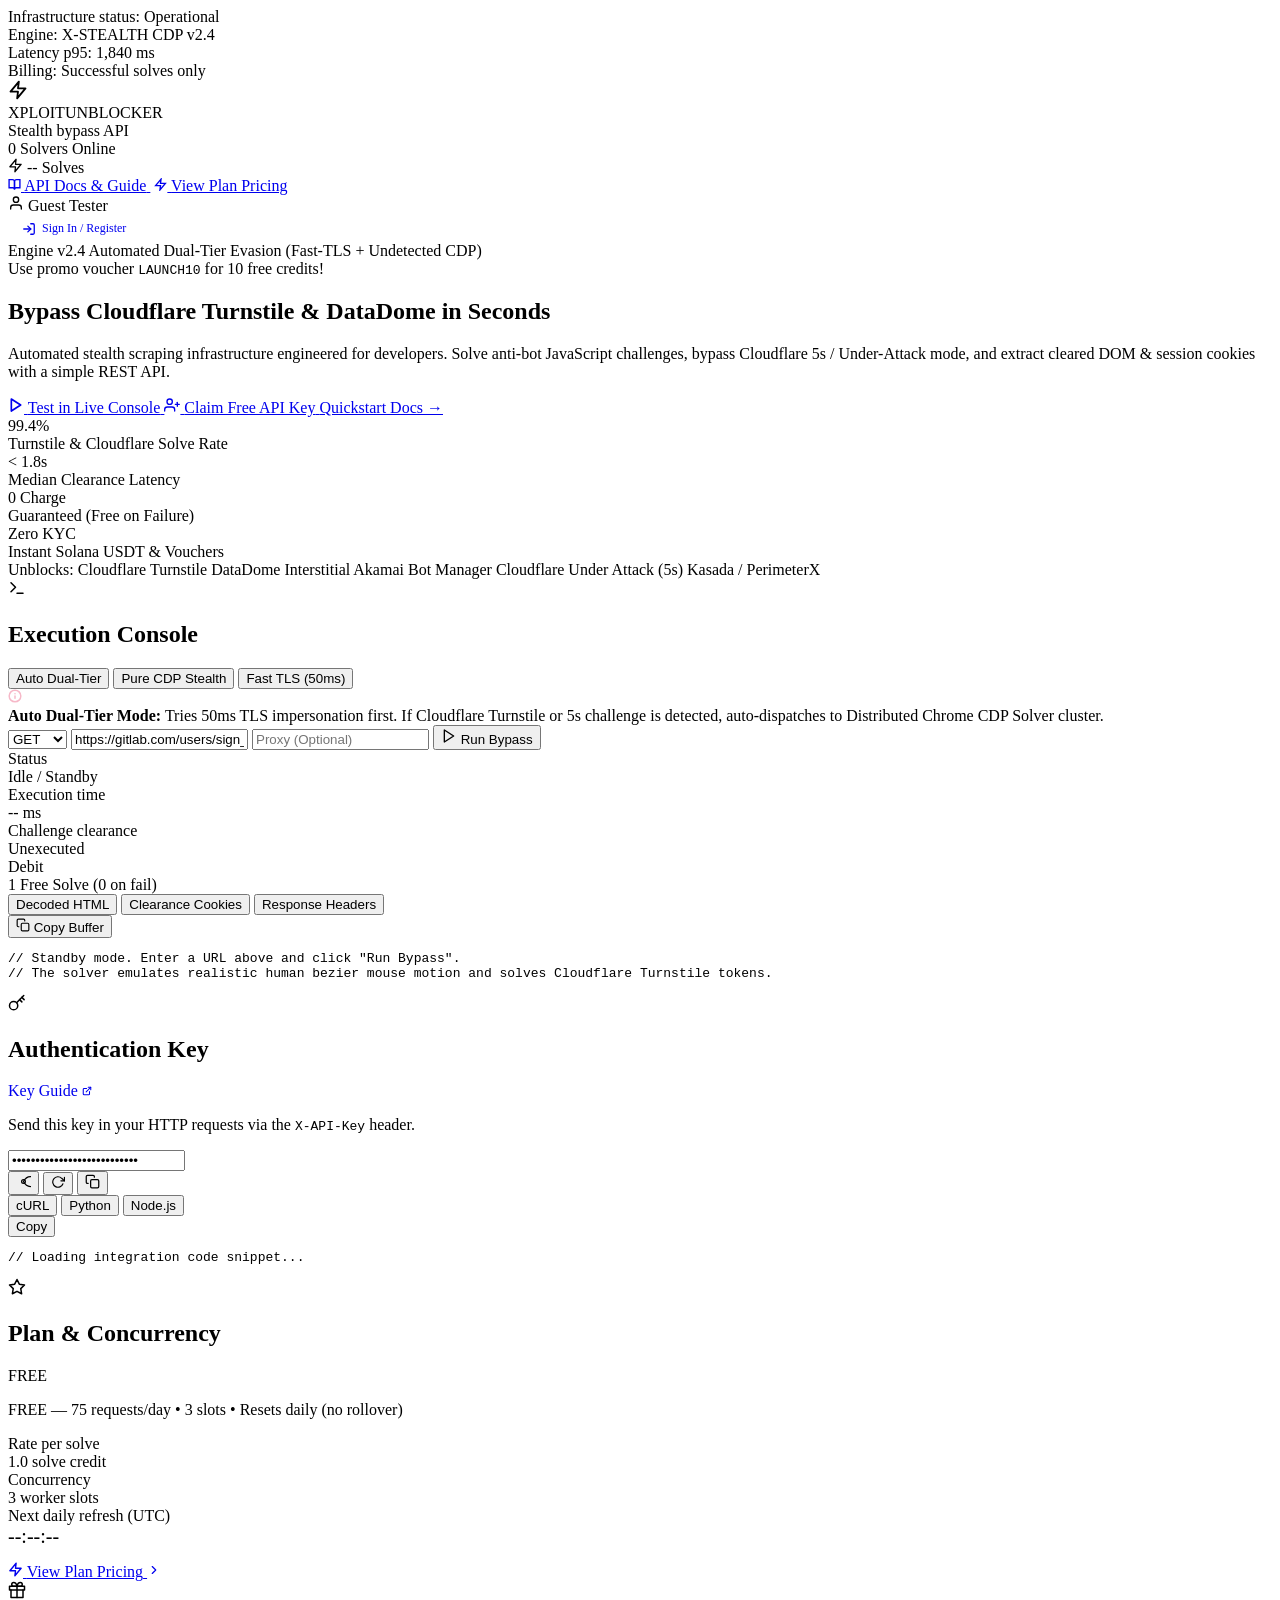
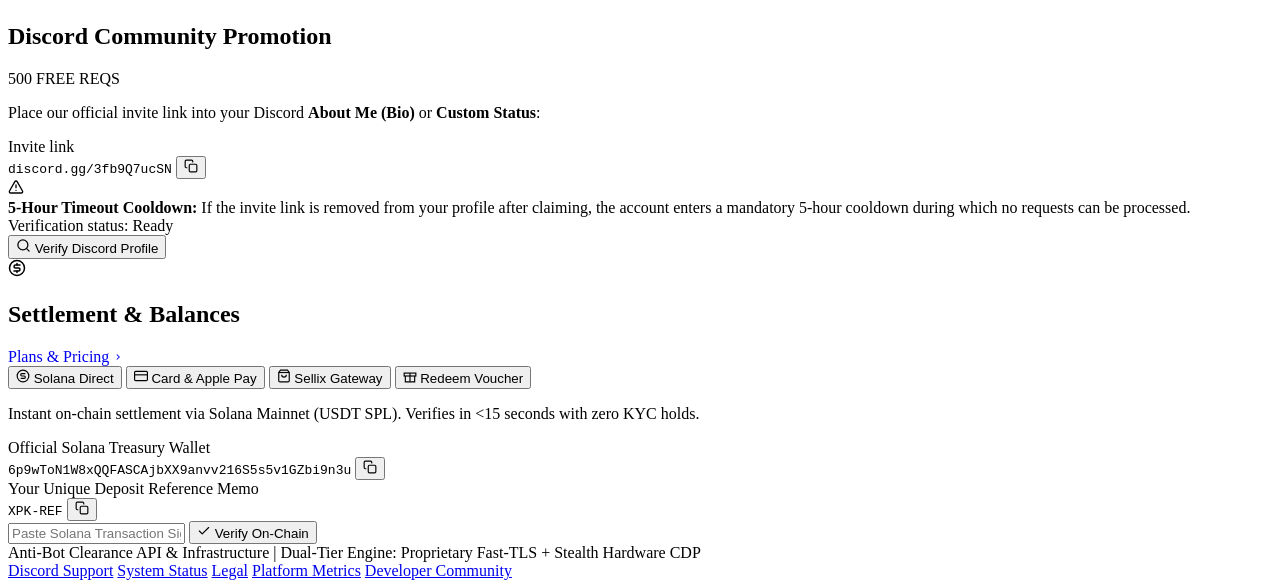
==== commit 8c1b7fe0: "fix(ui): restore dusk city retro theme, hide modals inline, and streamline sidebar to fix layout dis" ====
--- a/public/index.html
+++ b/public/index.html
@@ -27,11 +27,11 @@
     <meta name="twitter:description" content="Bypass Cloudflare Turnstile & DataDome in seconds. Dual-tier Fast-TLS + Stealth Hardware CDP.">
     <meta name="twitter:image" content="https://xploithubcapctha.up.railway.app/static/og-banner.jpg">
 
-    <link rel="stylesheet" href="/static/style.css">
+    <link rel="stylesheet" href="/static/style.css?v=2.6.0">
     <link rel="preconnect" href="https://fonts.googleapis.com">
     <link rel="preconnect" href="https://fonts.gstatic.com" crossorigin>
     <link href="https://fonts.googleapis.com/css2?family=Figtree:wght@400;500;600;700&family=JetBrains+Mono:wght@400;500;600;700&family=Pixelify+Sans:wght@500;600;700&display=swap" rel="stylesheet">
-    <link rel="stylesheet" href="/static/fx.css">
+    <link rel="stylesheet" href="/static/fx.css?v=2.6.0">
 </head>
 <body>
     <!-- ── Announcement Banner (non-intrusive, auto-polls /api/announcements/latest) ── -->
@@ -608,164 +608,50 @@
                     </div>
 
                     <!-- TAB 2: CREDIT / DEBIT CARD & APPLE PAY (ON-RAMP) VIEW -->
-                    <div id="deposit-view-onramp" class="payment-view-pane">
-                        <p class="panel-caption">Purchase USDT on Solana using your Credit Card, Debit Card, or Apple Pay via regulated on-ramps. Auto-settles to our treasury.</p>
+                    <div id="deposit-view-onramp" class="payment-view-pane" style="display: none;">
+                        <p class="panel-caption">Instant on-ramp settlement via Credit Card, Debit Card, or Apple Pay (MoonPay, Paybis, Transak). Automatically verified by our Solana listener.</p>
 
                         <!-- Amount Preset Selector -->
-                        <div style="display:flex; align-items:center; justify-content:space-between; margin-bottom:12px; gap:8px; flex-wrap:wrap;">
-                            <span style="font-size:12px; color:var(--text-secondary); font-weight:600;">Plan Amount:</span>
+                        <div style="display:flex; align-items:center; justify-content:space-between; margin-bottom:14px; gap:8px; flex-wrap:wrap;">
+                            <span style="font-size:12px; color:var(--text-secondary); font-weight:600;">Select Plan:</span>
                             <div style="display:flex; gap:6px; flex-wrap:wrap;">
-                                <button type="button" class="field-btn" onclick="document.getElementById('onramp-amount-input').value=9; updateOnRampCalculation(9);">Starter ($9)</button>
-                                <button type="button" class="field-btn" onclick="document.getElementById('onramp-amount-input').value=29; updateOnRampCalculation(29);">Moderato ($29)</button>
-                                <button type="button" class="field-btn" onclick="document.getElementById('onramp-amount-input').value=99; updateOnRampCalculation(99);">Vince ($99)</button>
+                                <button type="button" class="field-btn" onclick="openOnRampModal(9, 'Starter ($9/mo)')">Starter ($9)</button>
+                                <button type="button" class="field-btn" onclick="openOnRampModal(29, 'Moderato ($29/mo)')">Moderato ($29)</button>
+                                <button type="button" class="field-btn" onclick="openOnRampModal(99, 'Vince ($99/mo)')">Vince ($99)</button>
                             </div>
                         </div>
 
-                        <div class="field-box" style="margin-bottom:14px;">
-                            <input type="number" id="onramp-amount-input" value="29" min="5" step="1" oninput="updateOnRampCalculation(this.value)" placeholder="USDT Amount">
-                            <span style="font-size:12px; color:var(--text-muted); font-family:var(--font-mono); padding-right:10px;">USDT</span>
-                        </div>
-
-                        <!-- Provider Cards Grid -->
-                        <div class="onramp-providers-grid">
-                            <div class="onramp-provider-card">
-                                <div>
-                                    <div class="onramp-provider-head">
-                                        <span class="onramp-provider-name">MoonPay</span>
-                                        <span class="onramp-provider-fee">~4.5% Fee</span>
-                                    </div>
-                                    <div class="onramp-provider-desc">Cards, Apple Pay, Google Pay. Worldwide coverage.</div>
-                                </div>
-                                <div>
-                                    <div id="fee-est-moonpay" style="font-size:11px; color:var(--text-muted); font-family:var(--font-mono); margin-bottom:8px;">~$3.99 fee</div>
-                                    <a id="btn-launch-moonpay" href="#" target="_blank" rel="noopener noreferrer" class="onramp-launch-btn" style="width:100%;">
-                                        <span>Buy on MoonPay</span>
-                                        <svg width="12" height="12" viewBox="0 0 24 24" fill="none" stroke="currentColor" stroke-width="2.5"><polyline points="9 18 15 12 9 6"></polyline></svg>
-                                    </a>
-                                </div>
+                        <button type="button" class="btn-primary" onclick="openOnRampModal(29, 'Moderato ($29/mo)')" style="width:100%; display:flex; align-items:center; justify-content:center; gap:8px; padding:10px 16px;">
+                            <svg width="15" height="15" viewBox="0 0 24 24" fill="none" stroke="currentColor" stroke-width="2"><rect x="1" y="4" width="22" height="16" rx="2" ry="2"></rect><line x1="1" y1="10" x2="23" y2="10"></line></svg>
+                            <span>Launch Card &amp; Apple Pay Checkout</span>
+                        </button>
+                    </div>
+
+                    <!-- TAB 3: SELLIX HOSTED GATEWAY VIEW -->
+                    <div id="deposit-view-sellix" class="payment-view-pane" style="display: none;">
+                        <p class="panel-caption">Pay with traditional checkout methods via Sellix: Credit/Debit Cards, PayPal, and 20+ cryptos with instant automated activation.</p>
+
+                        <div style="display:flex; align-items:center; justify-content:space-between; margin-bottom:14px; gap:8px; flex-wrap:wrap;">
+                            <span style="font-size:12px; color:var(--text-secondary); font-weight:600;">Choose Plan:</span>
+                            <div style="display:flex; gap:6px; flex-wrap:wrap;">
+                                <button type="button" class="field-btn" onclick="openSellixCheckout('starter', 9)">Starter ($9)</button>
+                                <button type="button" class="field-btn" onclick="openSellixCheckout('moderato', 29)">Moderato ($29)</button>
+                                <button type="button" class="field-btn" onclick="openSellixCheckout('vince', 99)">Vince ($99)</button>
                             </div>
-
-                            <div class="onramp-provider-card">
-                                <div>
-                                    <div class="onramp-provider-head">
-                                        <span class="onramp-provider-name">Paybis</span>
-                                        <span class="onramp-provider-fee">~3.99% Fee</span>
-                                    </div>
-                                    <div class="onramp-provider-desc">Credit/Debit cards, instant checkout, low fees.</div>
-                                </div>
-                                <div>
-                                    <div id="fee-est-paybis" style="font-size:11px; color:var(--text-muted); font-family:var(--font-mono); margin-bottom:8px;">~$2.00 fee</div>
-                                    <a id="btn-launch-paybis" href="#" target="_blank" rel="noopener noreferrer" class="onramp-launch-btn" style="width:100%;">
-                                        <span>Buy on Paybis</span>
-                                        <svg width="12" height="12" viewBox="0 0 24 24" fill="none" stroke="currentColor" stroke-width="2.5"><polyline points="9 18 15 12 9 6"></polyline></svg>
-                                    </a>
-                                </div>
-                            </div>
-
-                            <div class="onramp-provider-card">
-                                <div>
-                                    <div class="onramp-provider-head">
-                                        <span class="onramp-provider-name">Transak</span>
-                                        <span class="onramp-provider-fee">~3.5% Fee</span>
-                                    </div>
-                                    <div class="onramp-provider-desc">Direct Solana USDT on-ramp, bank transfer &amp; card.</div>
-                                </div>
-                                <div>
-                                    <div id="fee-est-transak" style="font-size:11px; color:var(--text-muted); font-family:var(--font-mono); margin-bottom:8px;">~$1.50 fee</div>
-                                    <a id="btn-launch-transak" href="#" target="_blank" rel="noopener noreferrer" class="onramp-launch-btn" style="width:100%;">
-                                        <span>Buy on Transak</span>
-                                        <svg width="12" height="12" viewBox="0 0 24 24" fill="none" stroke="currentColor" stroke-width="2.5"><polyline points="9 18 15 12 9 6"></polyline></svg>
-                                    </a>
-                                </div>
-                            </div>
-                        </div>
-
-                        <!-- High-Visibility Memo Warning -->
-                        <div class="memo-callout-box">
-                            <div class="memo-callout-title">
-                                <svg width="14" height="14" viewBox="0 0 24 24" fill="none" stroke="#f6b8c8" stroke-width="2.5"><circle cx="12" cy="12" r="10"></circle><line x1="12" y1="8" x2="12" y2="12"></line><line x1="12" y1="16" x2="12.01" y2="16"></line></svg>
-                                <span>CRITICAL: Enter Your Deposit Memo at Checkout</span>
-                            </div>
-                            <p class="memo-callout-desc">
-                                When prompted by MoonPay, Paybis, or Transak for a <strong>memo / wallet address tag</strong>, you MUST enter your unique reference ID below. Our Solana listener verifies this memo to immediately promote your account.
-                            </p>
-                            <div style="display:flex; align-items:center; justify-content:space-between; background:#000000; padding:10px 14px; border-radius:8px; border:1px solid var(--border-hairline);">
-                                <div>
-                                    <div style="font-size:10px; color:var(--text-muted); font-family:var(--font-mono); text-transform:uppercase;">Required Memo</div>
-                                    <code id="onramp-deposit-ref" style="font-size:13px; font-weight:700; color:#ffffff;">XPK-REF</code>
-                                </div>
-                                <button class="field-btn" onclick="copyDepositRef()" title="Copy Memo">
-                                    <svg width="14" height="14" viewBox="0 0 24 24" fill="none" stroke="currentColor" stroke-width="2"><rect x="9" y="9" width="13" height="13" rx="2" ry="2"></rect><path d="M5 15H4a2 2 0 0 1-2-2V4a2 2 0 0 1 2-2h9a2 2 0 0 1 2 2v1"></path></svg>
-                                    <span>Copy Memo</span>
-                                </button>
-                            </div>
-                        </div>
-                    </div>
-
-                    <!-- TAB 3: SELLIX HOSTED GATEWAY VIEW -->
-                    <div id="deposit-view-sellix" class="payment-view-pane">
-                        <p class="panel-caption">Pay with traditional payment methods via Sellix hosted gateway. Supports Credit/Debit Cards, PayPal, Cash App, and automated order webhooks.</p>
-
-                        <!-- Guest Alert Banner -->
-                        <div id="sellix-guest-warning" style="display:none; margin-bottom:14px; padding:12px 14px; border-radius:8px; background:rgba(255, 224, 168, 0.1); border:1px solid rgba(255, 224, 168, 0.35); font-size:12px; color:var(--text-amber); align-items:center; justify-content:space-between; gap:10px;">
-                            <span>⚠️ <strong>Guest Account:</strong> Please register or sign in first so Sellix webhooks can attach your subscription to your permanent account.</span>
-                            <a href="/login" class="btn-primary" style="padding:4px 10px; font-size:11px; text-decoration:none; white-space:nowrap;">Sign In</a>
-                        </div>
-
-                        <div class="sellix-grid-cards">
-                            <div class="sellix-plan-card">
-                                <div>
-                                    <div class="sellix-plan-name">Starter Plan</div>
-                                    <div class="sellix-plan-price">$9.00 <span style="font-size:12px; font-weight:400; color:var(--text-muted);">/ month</span></div>
-                                    <div class="sellix-plan-features">
-                                        • 5,000 solves / month<br>
-                                        • 10 worker concurrency slots<br>
-                                        • Turnstile &amp; CAPTCHA solvers
-                                    </div>
-                                </div>
-                                <button type="button" class="btn-sellix" onclick="openSellixCheckout('starter', 9)">
-                                    <span>Pay with Card / PayPal</span>
-                                    <svg width="12" height="12" viewBox="0 0 24 24" fill="none" stroke="currentColor" stroke-width="2.5"><polyline points="9 18 15 12 9 6"></polyline></svg>
-                                </button>
-                            </div>
-
-                            <div class="sellix-plan-card" style="border-color: rgba(255, 255, 255, 0.22);">
-                                <div>
-                                    <div style="font-size:10px; color:var(--text-accent); font-weight:700; font-family:var(--font-mono); margin-bottom:4px;">MOST POPULAR • 6x VALUE</div>
-                                    <div class="sellix-plan-name">Moderato Plan</div>
-                                    <div class="sellix-plan-price">$29.00 <span style="font-size:12px; font-weight:400; color:var(--text-muted);">/ month</span></div>
-                                    <div class="sellix-plan-features">
-                                        • 30,000 solves / month<br>
-                                        • 50 worker concurrency slots<br>
-                                        • Dedicated 24/7 fast runners
-                                    </div>
-                                </div>
-                                <button type="button" class="btn-sellix" style="background:#ffffff; color:#000000;" onclick="openSellixCheckout('moderato', 29)">
-                                    <span>Pay with Card / PayPal</span>
-                                    <svg width="12" height="12" viewBox="0 0 24 24" fill="none" stroke="currentColor" stroke-width="2.5"><polyline points="9 18 15 12 9 6"></polyline></svg>
-                                </button>
-                            </div>
-
-                            <div class="sellix-plan-card">
-                                <div>
-                                    <div class="sellix-plan-name">Vince Plan</div>
-                                    <div class="sellix-plan-price">$99.00 <span style="font-size:12px; font-weight:400; color:var(--text-muted);">/ month</span></div>
-                                    <div class="sellix-plan-features">
-                                        • 150,000 solves / month<br>
-                                        • 150+ worker concurrency slots<br>
-                                        • Dedicated residential proxies
-                                    </div>
-                                </div>
-                                <button type="button" class="btn-sellix" onclick="openSellixCheckout('vince', 99)">
-                                    <span>Pay with Card / PayPal</span>
-                                    <svg width="12" height="12" viewBox="0 0 24 24" fill="none" stroke="currentColor" stroke-width="2.5"><polyline points="9 18 15 12 9 6"></polyline></svg>
-                                </button>
-                            </div>
+                        </div>
+
+                        <button type="button" class="btn-primary" onclick="openSellixCheckout('moderato', 29)" style="width:100%; display:flex; align-items:center; justify-content:center; gap:8px; padding:10px 16px;">
+                            <svg width="15" height="15" viewBox="0 0 24 24" fill="none" stroke="currentColor" stroke-width="2"><path d="M6 2L3 6v14a2 2 0 0 0 2 2h14a2 2 0 0 0 2-2V6l-3-4z"></path><line x1="3" y1="6" x2="21" y2="6"></line><path d="M16 10a4 4 0 0 1-8 0"></path></svg>
+                            <span>Pay with Card / PayPal (Sellix)</span>
+                        </button>
+
+                        <div style="text-align: center; margin-top: 10px;">
+                            <a href="/plans/" style="font-size: 12px; color: var(--text-cyan); text-decoration: none;">View full plan feature comparison &rarr;</a>
                         </div>
                     </div>
 
                     <!-- TAB 4: REDEEM VOUCHER VIEW -->
-                    <div id="deposit-view-voucher" class="payment-view-pane">
+                    <div id="deposit-view-voucher" class="payment-view-pane" style="display: none;">
                         <p class="panel-caption">Redeem a subscription gift card or voucher code. Instantly upgrades your account tier, duration, concurrency slots, and solves balance.</p>
 
                         <div class="tx-input-group">
@@ -807,7 +693,7 @@
     </footer>
 
     <!-- SOVEREIGN SILK ON-RAMP CHECKOUT MODAL -->
-    <div id="modal-onramp" class="sovereign-modal-backdrop" role="dialog" aria-modal="true" aria-labelledby="onramp-modal-title">
+    <div id="modal-onramp" class="sovereign-modal-backdrop" style="display: none;" role="dialog" aria-modal="true" aria-labelledby="onramp-modal-title">
         <div class="sovereign-modal">
             <div class="sovereign-modal-header">
                 <div class="sovereign-modal-title" id="onramp-modal-title">
@@ -820,7 +706,7 @@
             </div>
             <div class="sovereign-modal-body">
                 <div style="font-size:12px; color:var(--text-muted); font-family:var(--font-mono); margin-bottom:4px; text-transform:uppercase;">Selected Activation Target</div>
-                <div id="onramp-target-title" style="font-size:16px; font-weight:700; color:#ffffff; margin-bottom:14px;">Moderato ($29/mo)</div>
+                <div id="onramp-target-title" style="font-size:16px; font-weight:700; color:var(--text-accent); margin-bottom:14px;">Moderato ($29/mo)</div>
 
                 <!-- Critical Memo Instruction -->
                 <div class="memo-callout-box" style="margin-bottom:14px;">
@@ -831,7 +717,7 @@
                     <p class="memo-callout-desc">
                         Paste this memo into the provider's <strong>transfer memo / wallet tag</strong> field. Our Solana listener verifies this memo to immediately promote your account.
                     </p>
-                    <div style="display:flex; align-items:center; justify-content:space-between; background:#000000; padding:8px 12px; border-radius:6px; border:1px solid var(--border-hairline);">
+                    <div style="display:flex; align-items:center; justify-content:space-between; background:#111227; padding:8px 12px; border-radius:6px; border:1px solid var(--border-subtle);">
                         <code id="modal-onramp-memo" style="font-size:13px; font-weight:700; color:#ffffff;">XPK-REF</code>
                         <button class="field-btn" onclick="copyDepositRef()">Copy Memo</button>
                     </div>
@@ -869,7 +755,7 @@
     </div>
 
     <!-- SOVEREIGN SILK VOUCHER REDEEM MODAL -->
-    <div id="modal-voucher-redeem" class="sovereign-modal-backdrop" role="dialog" aria-modal="true" aria-labelledby="voucher-modal-title">
+    <div id="modal-voucher-redeem" class="sovereign-modal-backdrop" style="display: none;" role="dialog" aria-modal="true" aria-labelledby="voucher-modal-title">
         <div class="sovereign-modal">
             <div class="sovereign-modal-header">
                 <div class="sovereign-modal-title" id="voucher-modal-title">
@@ -896,7 +782,7 @@
         </div>
     </div>
 
-    <script src="/static/app.js"></script>
-    <script src="/static/fx.js" defer></script>
+    <script src="/static/app.js?v=2.6.0"></script>
+    <script src="/static/fx.js?v=2.6.0" defer></script>
 </body>
 </html>
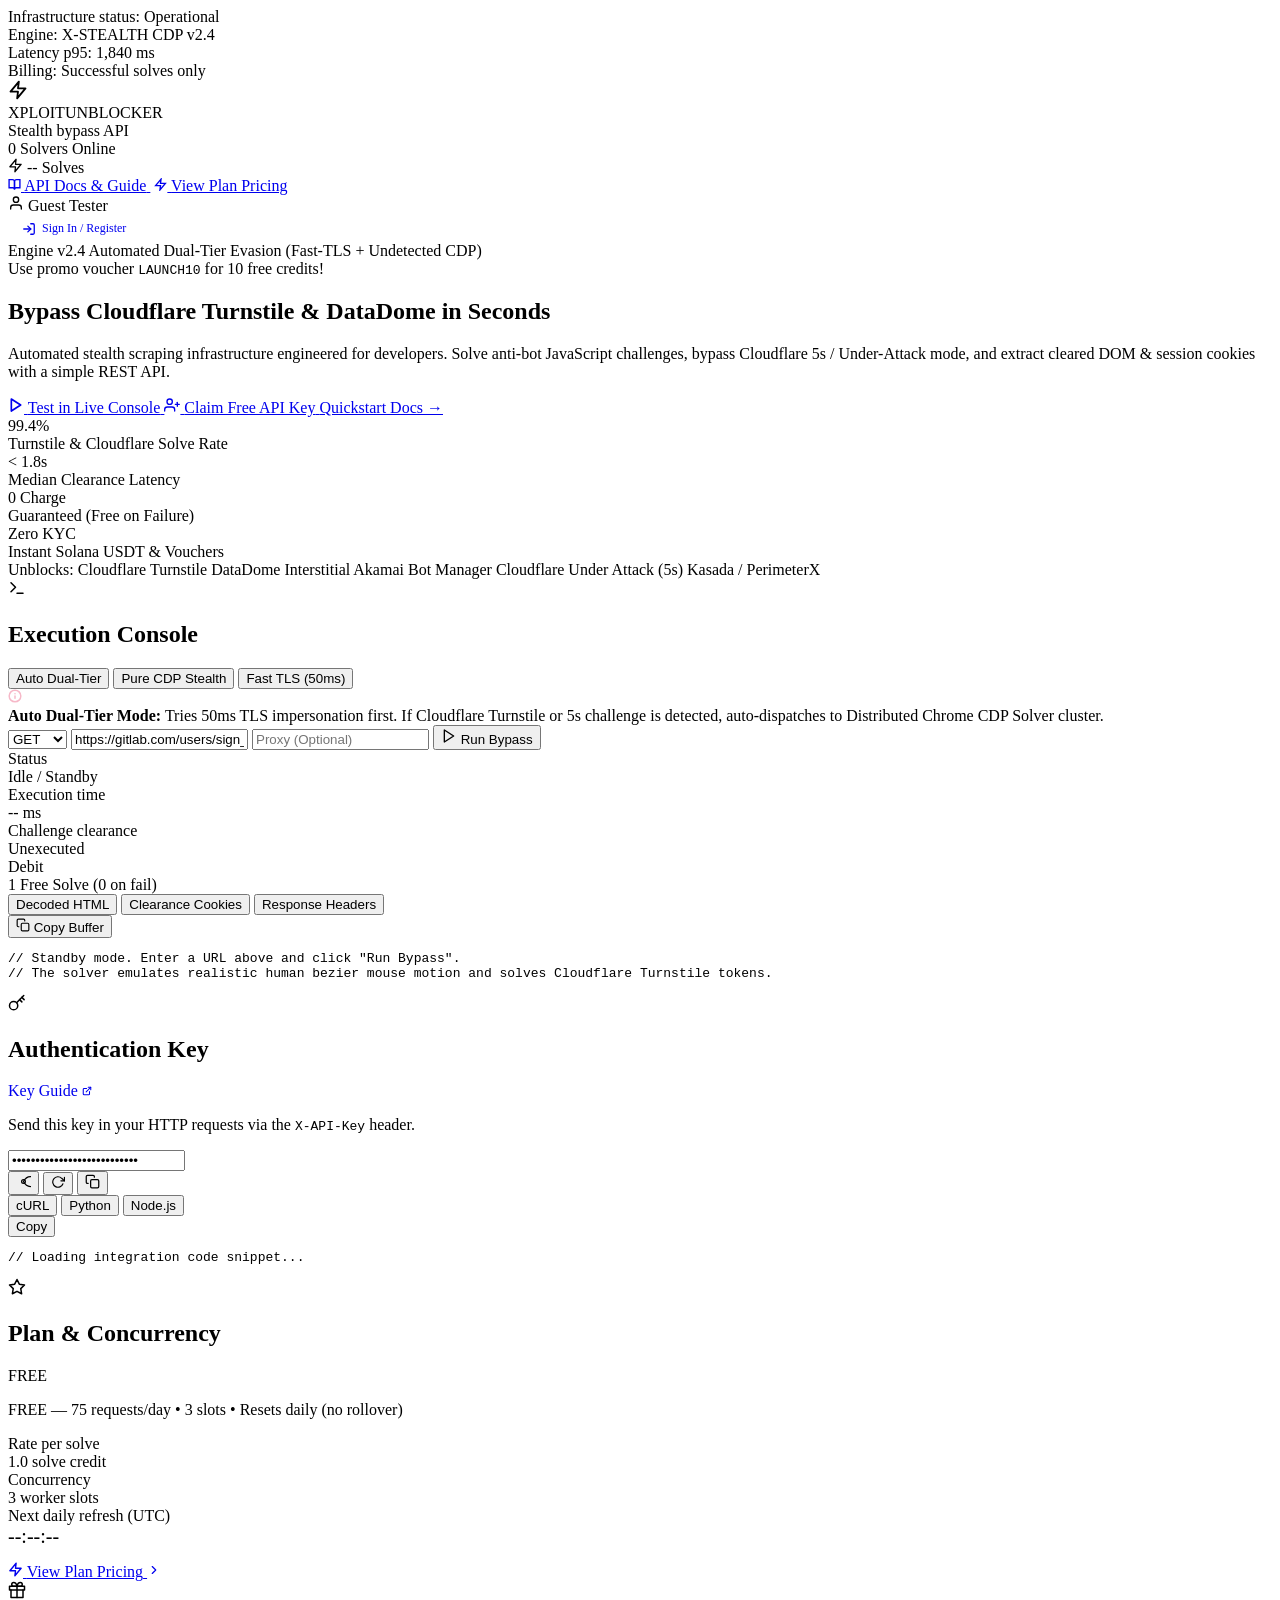
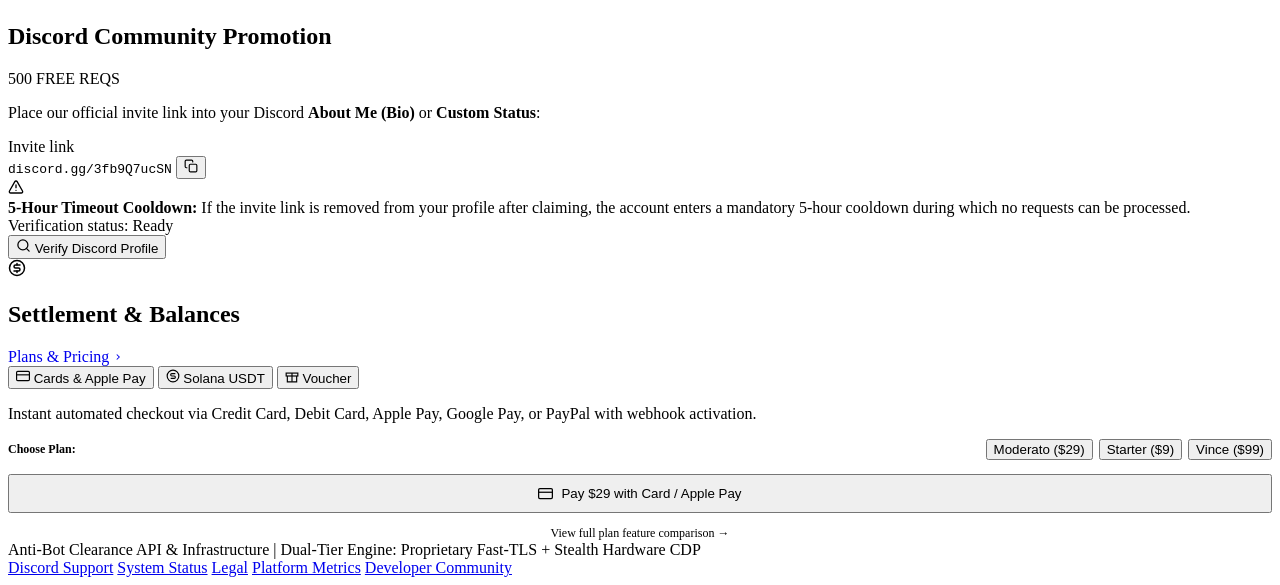
==== commit 15437984: "fix(security): enforce guest checkout lock, eliminate broken onramp BTC modal, fix tab overflow and " ====
--- a/public/index.html
+++ b/public/index.html
@@ -27,11 +27,11 @@
     <meta name="twitter:description" content="Bypass Cloudflare Turnstile & DataDome in seconds. Dual-tier Fast-TLS + Stealth Hardware CDP.">
     <meta name="twitter:image" content="https://xploithubcapctha.up.railway.app/static/og-banner.jpg">
 
-    <link rel="stylesheet" href="/static/style.css?v=2.6.0">
+    <link rel="stylesheet" href="/static/style.css?v=2.7.0">
     <link rel="preconnect" href="https://fonts.googleapis.com">
     <link rel="preconnect" href="https://fonts.gstatic.com" crossorigin>
     <link href="https://fonts.googleapis.com/css2?family=Figtree:wght@400;500;600;700&family=JetBrains+Mono:wght@400;500;600;700&family=Pixelify+Sans:wght@500;600;700&display=swap" rel="stylesheet">
-    <link rel="stylesheet" href="/static/fx.css?v=2.6.0">
+    <link rel="stylesheet" href="/static/fx.css?v=2.7.0">
 </head>
 <body>
     <!-- ── Announcement Banner (non-intrusive, auto-polls /api/announcements/latest) ── -->
@@ -529,7 +529,7 @@
                     </button>
                 </div>
 
-                <!-- PANEL 3: Unified 4-Tab Sovereign Silk Settlement & Payments -->
+                <!-- PANEL 3: Unified Symmetrical Settlement & Payments (Zero Overflow) -->
                 <div class="panel">
                     <div class="panel-header">
                         <div class="panel-title-wrap">
@@ -538,7 +538,7 @@
                                 <path d="M16 8h-6a2 2 0 1 0 0 4h4a2 2 0 1 1 0 4H8"></path>
                                 <path d="M12 6v2m0 8v2"></path>
                             </svg>
-                            <h2>Settlement & Balances</h2>
+                            <h2>Settlement &amp; Balances</h2>
                         </div>
                         <a href="/plans/" class="status-badge-accent" style="text-decoration: none; display: inline-flex; align-items: center; gap: 4px;" title="View all plans and enterprise pricing">
                             <span>Plans &amp; Pricing</span>
@@ -546,28 +546,58 @@
                         </a>
                     </div>
 
-                    <!-- 4-Tab Symmetrical Payment Selector -->
+                    <!-- Guest Protection Warning Callout -->
+                    <div id="payment-guest-lock" class="notice-box notice-warning" style="display: none; margin-bottom: 14px;">
+                        <svg class="notice-icon" width="16" height="16" viewBox="0 0 24 24" fill="none" stroke="currentColor" stroke-width="2">
+                            <rect x="3" y="11" width="18" height="11" rx="2" ry="2"></rect>
+                            <path d="M7 11V7a5 5 0 0 1 10 0v4"></path>
+                        </svg>
+                        <div class="notice-text">
+                            <strong>Guest Testing Mode:</strong> Payments and automated upgrades attach permanently to your registered user ID. Please <a href="/login" style="color:var(--text-accent); font-weight:700; text-decoration:underline;">Sign In or Register</a> before purchasing.
+                        </div>
+                    </div>
+
+                    <!-- 3-Tab Symmetrical Payment Selector (Zero Overflow) -->
                     <div class="payment-tabs-bar">
-                        <button class="payment-tab-btn active" id="tab-solana" onclick="switchDashboardPaymentTab('solana')" title="Solana SPL USDT Transfer">
+                        <button class="payment-tab-btn active" id="tab-sellix" onclick="switchDashboardPaymentTab('sellix')" title="Credit/Debit Card, Apple Pay & PayPal">
+                            <svg width="14" height="14" viewBox="0 0 24 24" fill="none" stroke="currentColor" stroke-width="2"><rect x="1" y="4" width="22" height="16" rx="2" ry="2"></rect><line x1="1" y1="10" x2="23" y2="10"></line></svg>
+                            <span>Cards &amp; Apple Pay</span>
+                        </button>
+                        <button class="payment-tab-btn" id="tab-solana" onclick="switchDashboardPaymentTab('solana')" title="Solana SPL USDT Instant Settlement">
                             <svg width="14" height="14" viewBox="0 0 24 24" fill="none" stroke="currentColor" stroke-width="2"><circle cx="12" cy="12" r="10"></circle><path d="M16 8h-6a2 2 0 1 0 0 4h4a2 2 0 1 1 0 4H8"></path></svg>
-                            <span>Solana Direct</span>
-                        </button>
-                        <button class="payment-tab-btn" id="tab-onramp" onclick="switchDashboardPaymentTab('onramp')" title="Credit/Debit Card & Apple Pay On-Ramp">
-                            <svg width="14" height="14" viewBox="0 0 24 24" fill="none" stroke="currentColor" stroke-width="2"><rect x="1" y="4" width="22" height="16" rx="2" ry="2"></rect><line x1="1" y1="10" x2="23" y2="10"></line></svg>
-                            <span>Card &amp; Apple Pay</span>
-                        </button>
-                        <button class="payment-tab-btn" id="tab-sellix" onclick="switchDashboardPaymentTab('sellix')" title="Sellix Hosted Gateway with Card & PayPal">
-                            <svg width="14" height="14" viewBox="0 0 24 24" fill="none" stroke="currentColor" stroke-width="2"><path d="M6 2L3 6v14a2 2 0 0 0 2 2h14a2 2 0 0 0 2-2V6l-3-4z"></path><line x1="3" y1="6" x2="21" y2="6"></line><path d="M16 10a4 4 0 0 1-8 0"></path></svg>
-                            <span>Sellix Gateway</span>
+                            <span>Solana USDT</span>
                         </button>
                         <button class="payment-tab-btn" id="tab-voucher" onclick="switchDashboardPaymentTab('voucher')" title="Redeem Gift Voucher or Promotional Code">
                             <svg width="14" height="14" viewBox="0 0 24 24" fill="none" stroke="currentColor" stroke-width="2"><polyline points="20 12 20 22 4 22 4 12"></polyline><rect x="2" y="7" width="20" height="5"></rect><line x1="12" y1="22" x2="12" y2="7"></line></svg>
-                            <span>Redeem Voucher</span>
+                            <span>Voucher</span>
                         </button>
                     </div>
 
-                    <!-- TAB 1: SOLANA DIRECT VIEW -->
-                    <div id="deposit-view-solana" class="payment-view-pane active">
+                    <!-- TAB 1: CARDS & APPLE PAY VIEW (DIRECT SELLIX CHECKOUT) -->
+                    <div id="deposit-view-sellix" class="payment-view-pane active">
+                        <p class="panel-caption">Instant automated checkout via Credit Card, Debit Card, Apple Pay, Google Pay, or PayPal with webhook activation.</p>
+
+                        <div style="display:flex; align-items:center; justify-content:space-between; margin-bottom:14px; gap:8px; flex-wrap:wrap;">
+                            <span style="font-size:12px; color:var(--text-secondary); font-weight:600;">Choose Plan:</span>
+                            <div style="display:flex; gap:6px; flex-wrap:wrap;">
+                                <button type="button" class="field-btn plan-preset-btn active" id="btn-plan-moderato" onclick="selectSidebarPlan('moderato', 29, this)">Moderato ($29)</button>
+                                <button type="button" class="field-btn plan-preset-btn" id="btn-plan-starter" onclick="selectSidebarPlan('starter', 9, this)">Starter ($9)</button>
+                                <button type="button" class="field-btn plan-preset-btn" id="btn-plan-vince" onclick="selectSidebarPlan('vince', 99, this)">Vince ($99)</button>
+                            </div>
+                        </div>
+
+                        <button type="button" class="btn-primary" id="btn-sidebar-sellix" onclick="triggerSidebarCheckout()" style="width:100%; display:flex; align-items:center; justify-content:center; gap:8px; padding:10px 16px;">
+                            <svg width="15" height="15" viewBox="0 0 24 24" fill="none" stroke="currentColor" stroke-width="2"><rect x="1" y="4" width="22" height="16" rx="2" ry="2"></rect><line x1="1" y1="10" x2="23" y2="10"></line></svg>
+                            <span id="btn-sidebar-sellix-text">Pay $29 with Card / Apple Pay</span>
+                        </button>
+
+                        <div style="text-align: center; margin-top: 10px;">
+                            <a href="/plans/" style="font-size: 12px; color: var(--text-cyan); text-decoration: none;">View full plan feature comparison &rarr;</a>
+                        </div>
+                    </div>
+
+                    <!-- TAB 2: SOLANA DIRECT VIEW -->
+                    <div id="deposit-view-solana" class="payment-view-pane" style="display: none;">
                         <p class="panel-caption">Instant on-chain settlement via Solana Mainnet (USDT SPL). Verifies in &lt;15 seconds with zero KYC holds.</p>
 
                         <div class="info-block">
@@ -586,8 +616,8 @@
                         <div class="info-block">
                             <div class="info-label">Your Unique Deposit Reference Memo</div>
                             <div class="info-content-row">
-                                <code id="user-deposit-ref" class="text-accent">XPK-REF</code>
-                                <button class="field-btn" onclick="copyDepositRef()" title="Copy reference memo">
+                                <code id="user-deposit-ref" class="text-accent">Sign in to reveal memo</code>
+                                <button class="field-btn" id="btn-copy-ref" onclick="copyDepositRef()" title="Copy reference memo">
                                     <svg width="14" height="14" viewBox="0 0 24 24" fill="none" stroke="currentColor" stroke-width="2" stroke-linecap="round" stroke-linejoin="round">
                                         <rect x="9" y="9" width="13" height="13" rx="2" ry="2"></rect>
                                         <path d="M5 15H4a2 2 0 0 1-2-2V4a2 2 0 0 1 2-2h9a2 2 0 0 1 2 2v1"></path>
@@ -598,59 +628,16 @@
 
                         <div class="tx-input-group">
                             <input type="text" id="tx-hash-input" placeholder="Paste Solana Transaction Signature (TX Hash)..." spellcheck="false" autocomplete="off">
-                            <button class="btn-secondary" onclick="verifyDeposit()">
+                            <button class="btn-secondary" id="btn-verify-tx" onclick="handleSolanaDepositVerify()">
                                 <svg width="14" height="14" viewBox="0 0 24 24" fill="none" stroke="currentColor" stroke-width="2" stroke-linecap="round" stroke-linejoin="round">
                                     <polyline points="20 6 9 17 4 12"></polyline>
                                 </svg>
-                                <span>Verify On-Chain</span>
+                                <span id="btn-verify-tx-text">Verify On-Chain</span>
                             </button>
                         </div>
                     </div>
 
-                    <!-- TAB 2: CREDIT / DEBIT CARD & APPLE PAY (ON-RAMP) VIEW -->
-                    <div id="deposit-view-onramp" class="payment-view-pane" style="display: none;">
-                        <p class="panel-caption">Instant on-ramp settlement via Credit Card, Debit Card, or Apple Pay (MoonPay, Paybis, Transak). Automatically verified by our Solana listener.</p>
-
-                        <!-- Amount Preset Selector -->
-                        <div style="display:flex; align-items:center; justify-content:space-between; margin-bottom:14px; gap:8px; flex-wrap:wrap;">
-                            <span style="font-size:12px; color:var(--text-secondary); font-weight:600;">Select Plan:</span>
-                            <div style="display:flex; gap:6px; flex-wrap:wrap;">
-                                <button type="button" class="field-btn" onclick="openOnRampModal(9, 'Starter ($9/mo)')">Starter ($9)</button>
-                                <button type="button" class="field-btn" onclick="openOnRampModal(29, 'Moderato ($29/mo)')">Moderato ($29)</button>
-                                <button type="button" class="field-btn" onclick="openOnRampModal(99, 'Vince ($99/mo)')">Vince ($99)</button>
-                            </div>
-                        </div>
-
-                        <button type="button" class="btn-primary" onclick="openOnRampModal(29, 'Moderato ($29/mo)')" style="width:100%; display:flex; align-items:center; justify-content:center; gap:8px; padding:10px 16px;">
-                            <svg width="15" height="15" viewBox="0 0 24 24" fill="none" stroke="currentColor" stroke-width="2"><rect x="1" y="4" width="22" height="16" rx="2" ry="2"></rect><line x1="1" y1="10" x2="23" y2="10"></line></svg>
-                            <span>Launch Card &amp; Apple Pay Checkout</span>
-                        </button>
-                    </div>
-
-                    <!-- TAB 3: SELLIX HOSTED GATEWAY VIEW -->
-                    <div id="deposit-view-sellix" class="payment-view-pane" style="display: none;">
-                        <p class="panel-caption">Pay with traditional checkout methods via Sellix: Credit/Debit Cards, PayPal, and 20+ cryptos with instant automated activation.</p>
-
-                        <div style="display:flex; align-items:center; justify-content:space-between; margin-bottom:14px; gap:8px; flex-wrap:wrap;">
-                            <span style="font-size:12px; color:var(--text-secondary); font-weight:600;">Choose Plan:</span>
-                            <div style="display:flex; gap:6px; flex-wrap:wrap;">
-                                <button type="button" class="field-btn" onclick="openSellixCheckout('starter', 9)">Starter ($9)</button>
-                                <button type="button" class="field-btn" onclick="openSellixCheckout('moderato', 29)">Moderato ($29)</button>
-                                <button type="button" class="field-btn" onclick="openSellixCheckout('vince', 99)">Vince ($99)</button>
-                            </div>
-                        </div>
-
-                        <button type="button" class="btn-primary" onclick="openSellixCheckout('moderato', 29)" style="width:100%; display:flex; align-items:center; justify-content:center; gap:8px; padding:10px 16px;">
-                            <svg width="15" height="15" viewBox="0 0 24 24" fill="none" stroke="currentColor" stroke-width="2"><path d="M6 2L3 6v14a2 2 0 0 0 2 2h14a2 2 0 0 0 2-2V6l-3-4z"></path><line x1="3" y1="6" x2="21" y2="6"></line><path d="M16 10a4 4 0 0 1-8 0"></path></svg>
-                            <span>Pay with Card / PayPal (Sellix)</span>
-                        </button>
-
-                        <div style="text-align: center; margin-top: 10px;">
-                            <a href="/plans/" style="font-size: 12px; color: var(--text-cyan); text-decoration: none;">View full plan feature comparison &rarr;</a>
-                        </div>
-                    </div>
-
-                    <!-- TAB 4: REDEEM VOUCHER VIEW -->
+                    <!-- TAB 3: REDEEM VOUCHER VIEW -->
                     <div id="deposit-view-voucher" class="payment-view-pane" style="display: none;">
                         <p class="panel-caption">Redeem a subscription gift card or voucher code. Instantly upgrades your account tier, duration, concurrency slots, and solves balance.</p>
 
@@ -692,68 +679,6 @@
         </div>
     </footer>
 
-    <!-- SOVEREIGN SILK ON-RAMP CHECKOUT MODAL -->
-    <div id="modal-onramp" class="sovereign-modal-backdrop" style="display: none;" role="dialog" aria-modal="true" aria-labelledby="onramp-modal-title">
-        <div class="sovereign-modal">
-            <div class="sovereign-modal-header">
-                <div class="sovereign-modal-title" id="onramp-modal-title">
-                    <svg width="18" height="18" viewBox="0 0 24 24" fill="none" stroke="currentColor" stroke-width="2"><rect x="1" y="4" width="22" height="16" rx="2" ry="2"></rect><line x1="1" y1="10" x2="23" y2="10"></line></svg>
-                    <span>Card &amp; Apple Pay On-Ramp Checkout</span>
-                </div>
-                <button type="button" class="sovereign-modal-close" onclick="closeOnRampModal()" aria-label="Close dialog">
-                    <svg width="18" height="18" viewBox="0 0 24 24" fill="none" stroke="currentColor" stroke-width="2"><line x1="18" y1="6" x2="6" y2="18"></line><line x1="6" y1="6" x2="18" y2="18"></line></svg>
-                </button>
-            </div>
-            <div class="sovereign-modal-body">
-                <div style="font-size:12px; color:var(--text-muted); font-family:var(--font-mono); margin-bottom:4px; text-transform:uppercase;">Selected Activation Target</div>
-                <div id="onramp-target-title" style="font-size:16px; font-weight:700; color:var(--text-accent); margin-bottom:14px;">Moderato ($29/mo)</div>
-
-                <!-- Critical Memo Instruction -->
-                <div class="memo-callout-box" style="margin-bottom:14px;">
-                    <div class="memo-callout-title">
-                        <svg width="14" height="14" viewBox="0 0 24 24" fill="none" stroke="#f6b8c8" stroke-width="2.5"><circle cx="12" cy="12" r="10"></circle><line x1="12" y1="8" x2="12" y2="12"></line><line x1="12" y1="16" x2="12.01" y2="16"></line></svg>
-                        <span>Mandatory Transfer Memo</span>
-                    </div>
-                    <p class="memo-callout-desc">
-                        Paste this memo into the provider's <strong>transfer memo / wallet tag</strong> field. Our Solana listener verifies this memo to immediately promote your account.
-                    </p>
-                    <div style="display:flex; align-items:center; justify-content:space-between; background:#111227; padding:8px 12px; border-radius:6px; border:1px solid var(--border-subtle);">
-                        <code id="modal-onramp-memo" style="font-size:13px; font-weight:700; color:#ffffff;">XPK-REF</code>
-                        <button class="field-btn" onclick="copyDepositRef()">Copy Memo</button>
-                    </div>
-                </div>
-
-                <!-- Operator Wallet -->
-                <div class="info-block" style="margin-bottom:14px;">
-                    <div class="info-label">Solana Treasury Wallet (SPL USDT)</div>
-                    <div class="info-content-row">
-                        <code id="onramp-solana-wallet" style="font-size:11px;">6p9wToN1W8xQQFASCAjbXX9anvv216S5s5v1GZbi9n3u</code>
-                        <button class="field-btn" onclick="copySolanaWallet()">Copy</button>
-                    </div>
-                </div>
-
-                <!-- Provider Launch Options -->
-                <div style="display:flex; flex-direction:column; gap:8px;">
-                    <a id="modal-btn-moonpay" href="https://buy.moonpay.com" target="_blank" rel="noopener noreferrer" class="btn-sellix" style="justify-content:space-between;">
-                        <span style="font-weight:700;">MoonPay (Cards &amp; Apple Pay)</span>
-                        <span style="font-size:11px; color:var(--text-muted); font-family:var(--font-mono);">~4.5% fee →</span>
-                    </a>
-                    <a id="modal-btn-paybis" href="https://paybis.com" target="_blank" rel="noopener noreferrer" class="btn-sellix" style="justify-content:space-between;">
-                        <span style="font-weight:700;">Paybis (Low Card Fees)</span>
-                        <span style="font-size:11px; color:var(--text-muted); font-family:var(--font-mono);">~3.99% fee →</span>
-                    </a>
-                    <a id="modal-btn-transak" href="https://global.transak.com" target="_blank" rel="noopener noreferrer" class="btn-sellix" style="justify-content:space-between;">
-                        <span style="font-weight:700;">Transak (Global Bank &amp; Cards)</span>
-                        <span style="font-size:11px; color:var(--text-muted); font-family:var(--font-mono);">~3.5% fee →</span>
-                    </a>
-                </div>
-            </div>
-            <div class="sovereign-modal-footer">
-                <button type="button" class="btn-sm-action" onclick="closeOnRampModal()">Close</button>
-            </div>
-        </div>
-    </div>
-
     <!-- SOVEREIGN SILK VOUCHER REDEEM MODAL -->
     <div id="modal-voucher-redeem" class="sovereign-modal-backdrop" style="display: none;" role="dialog" aria-modal="true" aria-labelledby="voucher-modal-title">
         <div class="sovereign-modal">
@@ -782,7 +707,7 @@
         </div>
     </div>
 
-    <script src="/static/app.js?v=2.6.0"></script>
+    <script src="/static/app.js?v=2.7.0"></script>
     <script src="/static/fx.js?v=2.6.0" defer></script>
 </body>
 </html>
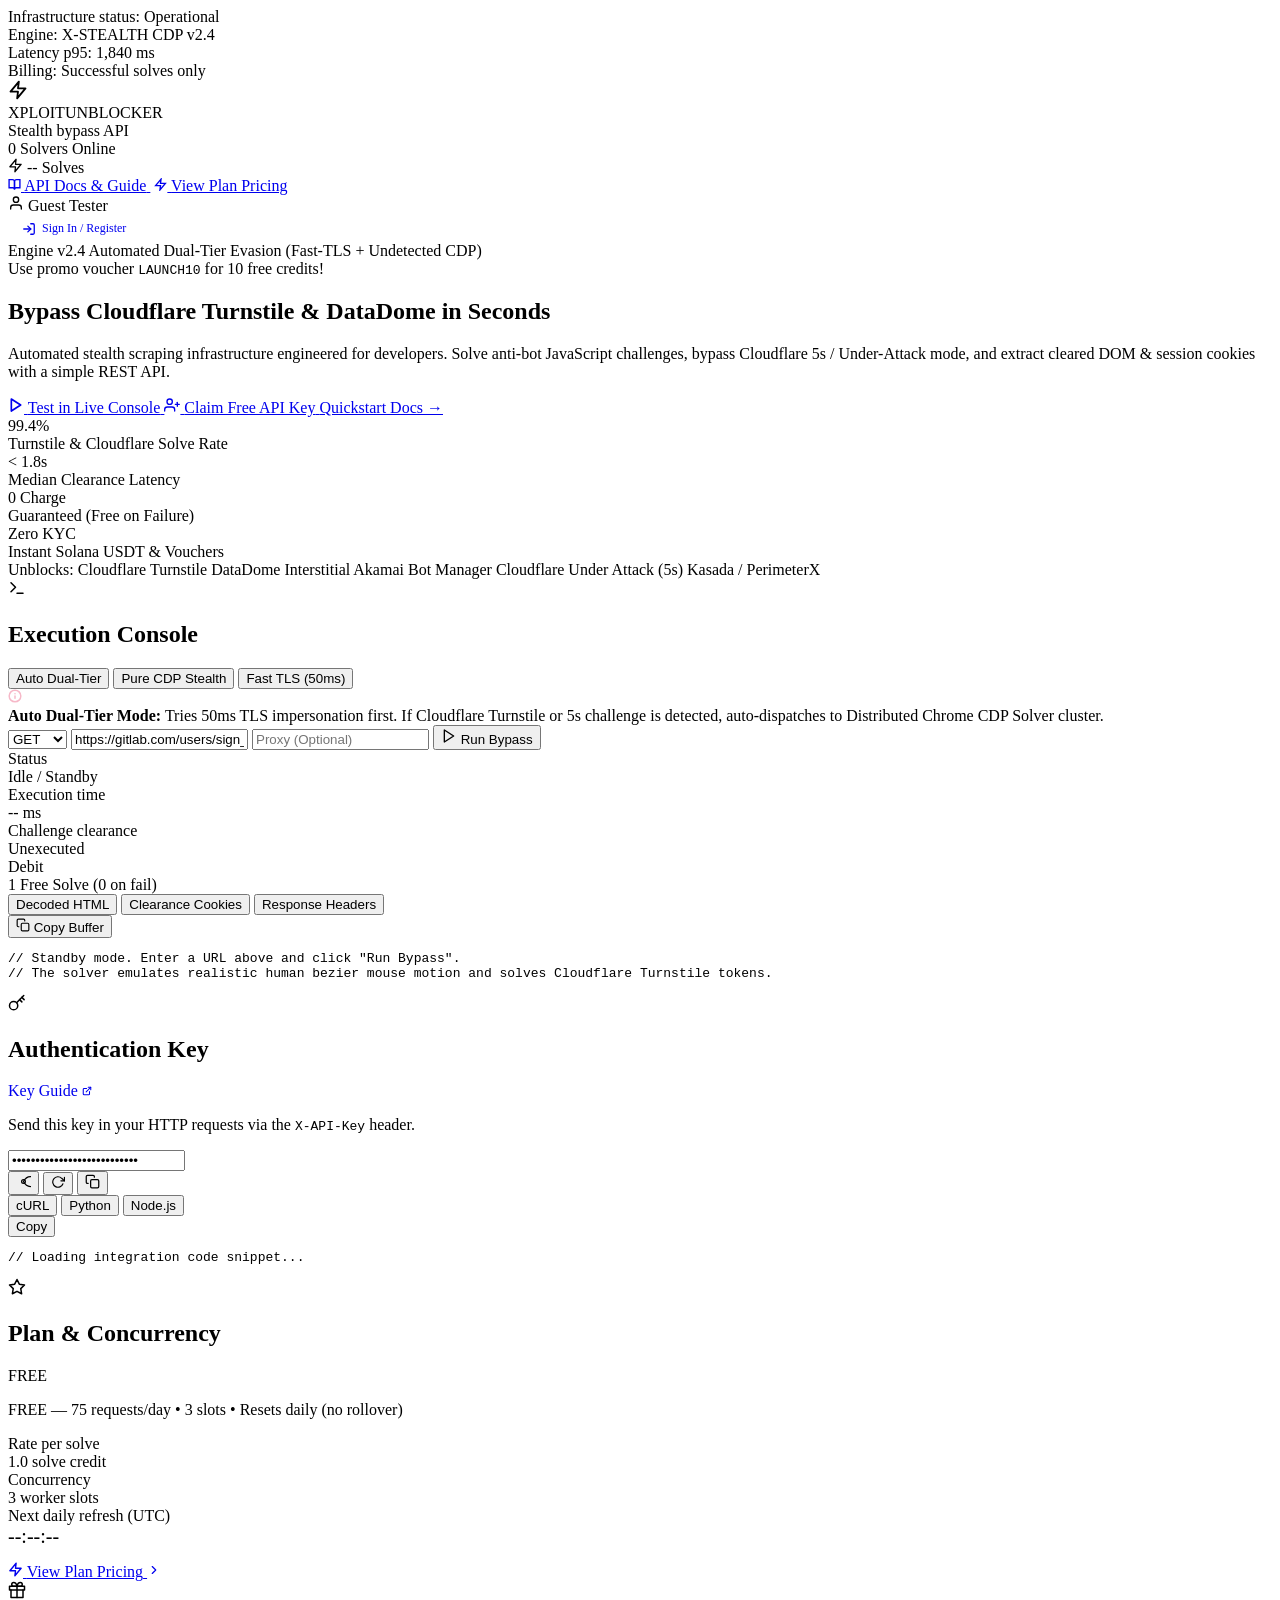
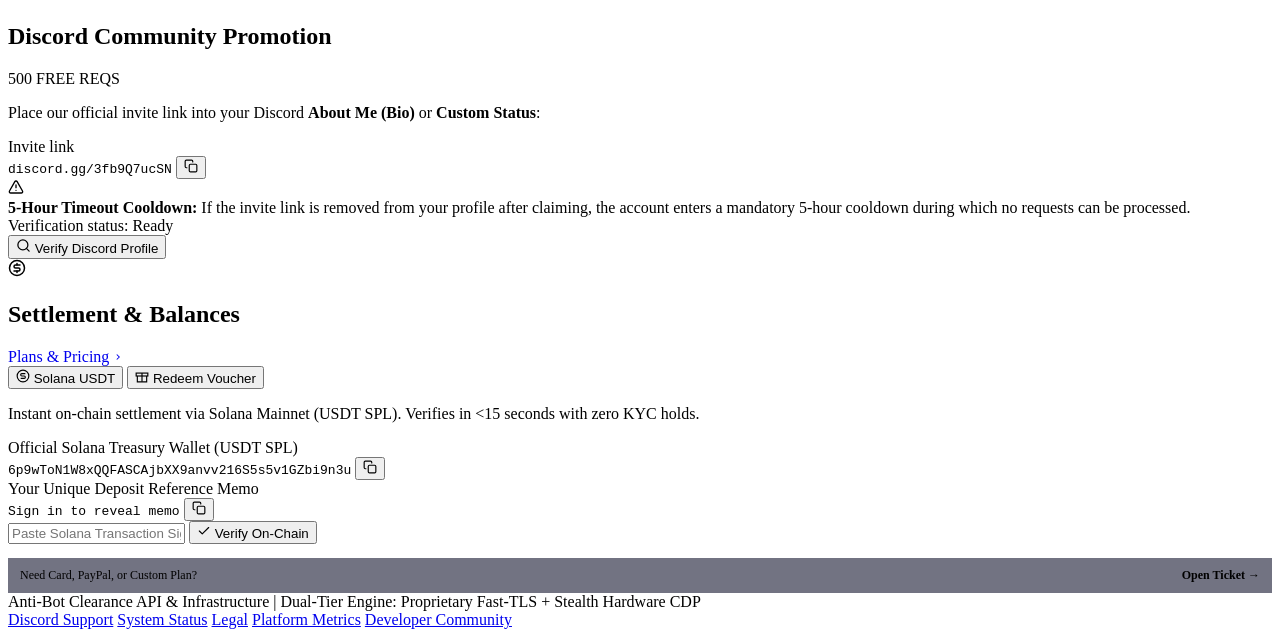
==== commit ce23b496: "fix: purge fake sellix and dead moonpay urls, streamline to native solana and voucher payments" ====
--- a/public/index.html
+++ b/public/index.html
@@ -27,11 +27,11 @@
     <meta name="twitter:description" content="Bypass Cloudflare Turnstile & DataDome in seconds. Dual-tier Fast-TLS + Stealth Hardware CDP.">
     <meta name="twitter:image" content="https://xploithubcapctha.up.railway.app/static/og-banner.jpg">
 
-    <link rel="stylesheet" href="/static/style.css?v=2.7.0">
+    <link rel="stylesheet" href="/static/style.css?v=2.8.0">
     <link rel="preconnect" href="https://fonts.googleapis.com">
     <link rel="preconnect" href="https://fonts.gstatic.com" crossorigin>
     <link href="https://fonts.googleapis.com/css2?family=Figtree:wght@400;500;600;700&family=JetBrains+Mono:wght@400;500;600;700&family=Pixelify+Sans:wght@500;600;700&display=swap" rel="stylesheet">
-    <link rel="stylesheet" href="/static/fx.css?v=2.7.0">
+    <link rel="stylesheet" href="/static/fx.css?v=2.8.0">
 </head>
 <body>
     <!-- ── Announcement Banner (non-intrusive, auto-polls /api/announcements/latest) ── -->
@@ -529,7 +529,7 @@
                     </button>
                 </div>
 
-                <!-- PANEL 3: Unified Symmetrical Settlement & Payments (Zero Overflow) -->
+                <!-- PANEL 3: Native Solana & Voucher Settlement (100% Automated, Zero Fake Checkouts) -->
                 <div class="panel">
                     <div class="panel-header">
                         <div class="panel-title-wrap">
@@ -553,55 +553,28 @@
                             <path d="M7 11V7a5 5 0 0 1 10 0v4"></path>
                         </svg>
                         <div class="notice-text">
-                            <strong>Guest Testing Mode:</strong> Payments and automated upgrades attach permanently to your registered user ID. Please <a href="/login" style="color:var(--text-accent); font-weight:700; text-decoration:underline;">Sign In or Register</a> before purchasing.
-                        </div>
-                    </div>
-
-                    <!-- 3-Tab Symmetrical Payment Selector (Zero Overflow) -->
+                            <strong>Guest Testing Mode:</strong> Automated plan upgrades attach permanently to your registered user ID. Please <a href="/login" style="color:var(--text-accent); font-weight:700; text-decoration:underline;">Sign In or Register</a> before depositing.
+                        </div>
+                    </div>
+
+                    <!-- 2-Tab Symmetrical Payment Selector -->
                     <div class="payment-tabs-bar">
-                        <button class="payment-tab-btn active" id="tab-sellix" onclick="switchDashboardPaymentTab('sellix')" title="Credit/Debit Card, Apple Pay & PayPal">
-                            <svg width="14" height="14" viewBox="0 0 24 24" fill="none" stroke="currentColor" stroke-width="2"><rect x="1" y="4" width="22" height="16" rx="2" ry="2"></rect><line x1="1" y1="10" x2="23" y2="10"></line></svg>
-                            <span>Cards &amp; Apple Pay</span>
-                        </button>
-                        <button class="payment-tab-btn" id="tab-solana" onclick="switchDashboardPaymentTab('solana')" title="Solana SPL USDT Instant Settlement">
+                        <button class="payment-tab-btn active" id="tab-solana" onclick="switchDashboardPaymentTab('solana')" title="Instant Solana SPL USDT Settlement">
                             <svg width="14" height="14" viewBox="0 0 24 24" fill="none" stroke="currentColor" stroke-width="2"><circle cx="12" cy="12" r="10"></circle><path d="M16 8h-6a2 2 0 1 0 0 4h4a2 2 0 1 1 0 4H8"></path></svg>
                             <span>Solana USDT</span>
                         </button>
                         <button class="payment-tab-btn" id="tab-voucher" onclick="switchDashboardPaymentTab('voucher')" title="Redeem Gift Voucher or Promotional Code">
                             <svg width="14" height="14" viewBox="0 0 24 24" fill="none" stroke="currentColor" stroke-width="2"><polyline points="20 12 20 22 4 22 4 12"></polyline><rect x="2" y="7" width="20" height="5"></rect><line x1="12" y1="22" x2="12" y2="7"></line></svg>
-                            <span>Voucher</span>
+                            <span>Redeem Voucher</span>
                         </button>
                     </div>
 
-                    <!-- TAB 1: CARDS & APPLE PAY VIEW (DIRECT SELLIX CHECKOUT) -->
-                    <div id="deposit-view-sellix" class="payment-view-pane active">
-                        <p class="panel-caption">Instant automated checkout via Credit Card, Debit Card, Apple Pay, Google Pay, or PayPal with webhook activation.</p>
-
-                        <div style="display:flex; align-items:center; justify-content:space-between; margin-bottom:14px; gap:8px; flex-wrap:wrap;">
-                            <span style="font-size:12px; color:var(--text-secondary); font-weight:600;">Choose Plan:</span>
-                            <div style="display:flex; gap:6px; flex-wrap:wrap;">
-                                <button type="button" class="field-btn plan-preset-btn active" id="btn-plan-moderato" onclick="selectSidebarPlan('moderato', 29, this)">Moderato ($29)</button>
-                                <button type="button" class="field-btn plan-preset-btn" id="btn-plan-starter" onclick="selectSidebarPlan('starter', 9, this)">Starter ($9)</button>
-                                <button type="button" class="field-btn plan-preset-btn" id="btn-plan-vince" onclick="selectSidebarPlan('vince', 99, this)">Vince ($99)</button>
-                            </div>
-                        </div>
-
-                        <button type="button" class="btn-primary" id="btn-sidebar-sellix" onclick="triggerSidebarCheckout()" style="width:100%; display:flex; align-items:center; justify-content:center; gap:8px; padding:10px 16px;">
-                            <svg width="15" height="15" viewBox="0 0 24 24" fill="none" stroke="currentColor" stroke-width="2"><rect x="1" y="4" width="22" height="16" rx="2" ry="2"></rect><line x1="1" y1="10" x2="23" y2="10"></line></svg>
-                            <span id="btn-sidebar-sellix-text">Pay $29 with Card / Apple Pay</span>
-                        </button>
-
-                        <div style="text-align: center; margin-top: 10px;">
-                            <a href="/plans/" style="font-size: 12px; color: var(--text-cyan); text-decoration: none;">View full plan feature comparison &rarr;</a>
-                        </div>
-                    </div>
-
-                    <!-- TAB 2: SOLANA DIRECT VIEW -->
-                    <div id="deposit-view-solana" class="payment-view-pane" style="display: none;">
+                    <!-- TAB 1: SOLANA DIRECT VIEW (ACTIVE BY DEFAULT) -->
+                    <div id="deposit-view-solana" class="payment-view-pane active">
                         <p class="panel-caption">Instant on-chain settlement via Solana Mainnet (USDT SPL). Verifies in &lt;15 seconds with zero KYC holds.</p>
 
                         <div class="info-block">
-                            <div class="info-label">Official Solana Treasury Wallet</div>
+                            <div class="info-label">Official Solana Treasury Wallet (USDT SPL)</div>
                             <div class="info-content-row">
                                 <code id="solana-wallet-val">6p9wToN1W8xQQFASCAjbXX9anvv216S5s5v1GZbi9n3u</code>
                                 <button class="field-btn" onclick="copySolanaWallet()" title="Copy wallet address">
@@ -635,9 +608,15 @@
                                 <span id="btn-verify-tx-text">Verify On-Chain</span>
                             </button>
                         </div>
-                    </div>
-
-                    <!-- TAB 3: REDEEM VOUCHER VIEW -->
+
+                        <!-- Discord Alternative Notice -->
+                        <div style="margin-top: 14px; padding: 10px 12px; background: rgba(20, 22, 48, 0.6); border: 1px solid var(--border-subtle); border-radius: var(--radius-sm); font-size: 12px; display: flex; align-items: center; justify-content: space-between; gap: 8px;">
+                            <span style="color: var(--text-secondary);">Need Card, PayPal, or Custom Plan?</span>
+                            <a href="https://discord.gg/3fb9Q7ucSN" target="_blank" rel="noopener noreferrer" style="color: var(--text-cyan); font-weight: 600; text-decoration: none; white-space: nowrap;">Open Ticket &rarr;</a>
+                        </div>
+                    </div>
+
+                    <!-- TAB 2: REDEEM VOUCHER VIEW -->
                     <div id="deposit-view-voucher" class="payment-view-pane" style="display: none;">
                         <p class="panel-caption">Redeem a subscription gift card or voucher code. Instantly upgrades your account tier, duration, concurrency slots, and solves balance.</p>
 
@@ -707,7 +686,7 @@
         </div>
     </div>
 
-    <script src="/static/app.js?v=2.7.0"></script>
+    <script src="/static/app.js?v=2.8.0"></script>
     <script src="/static/fx.js?v=2.6.0" defer></script>
 </body>
 </html>
